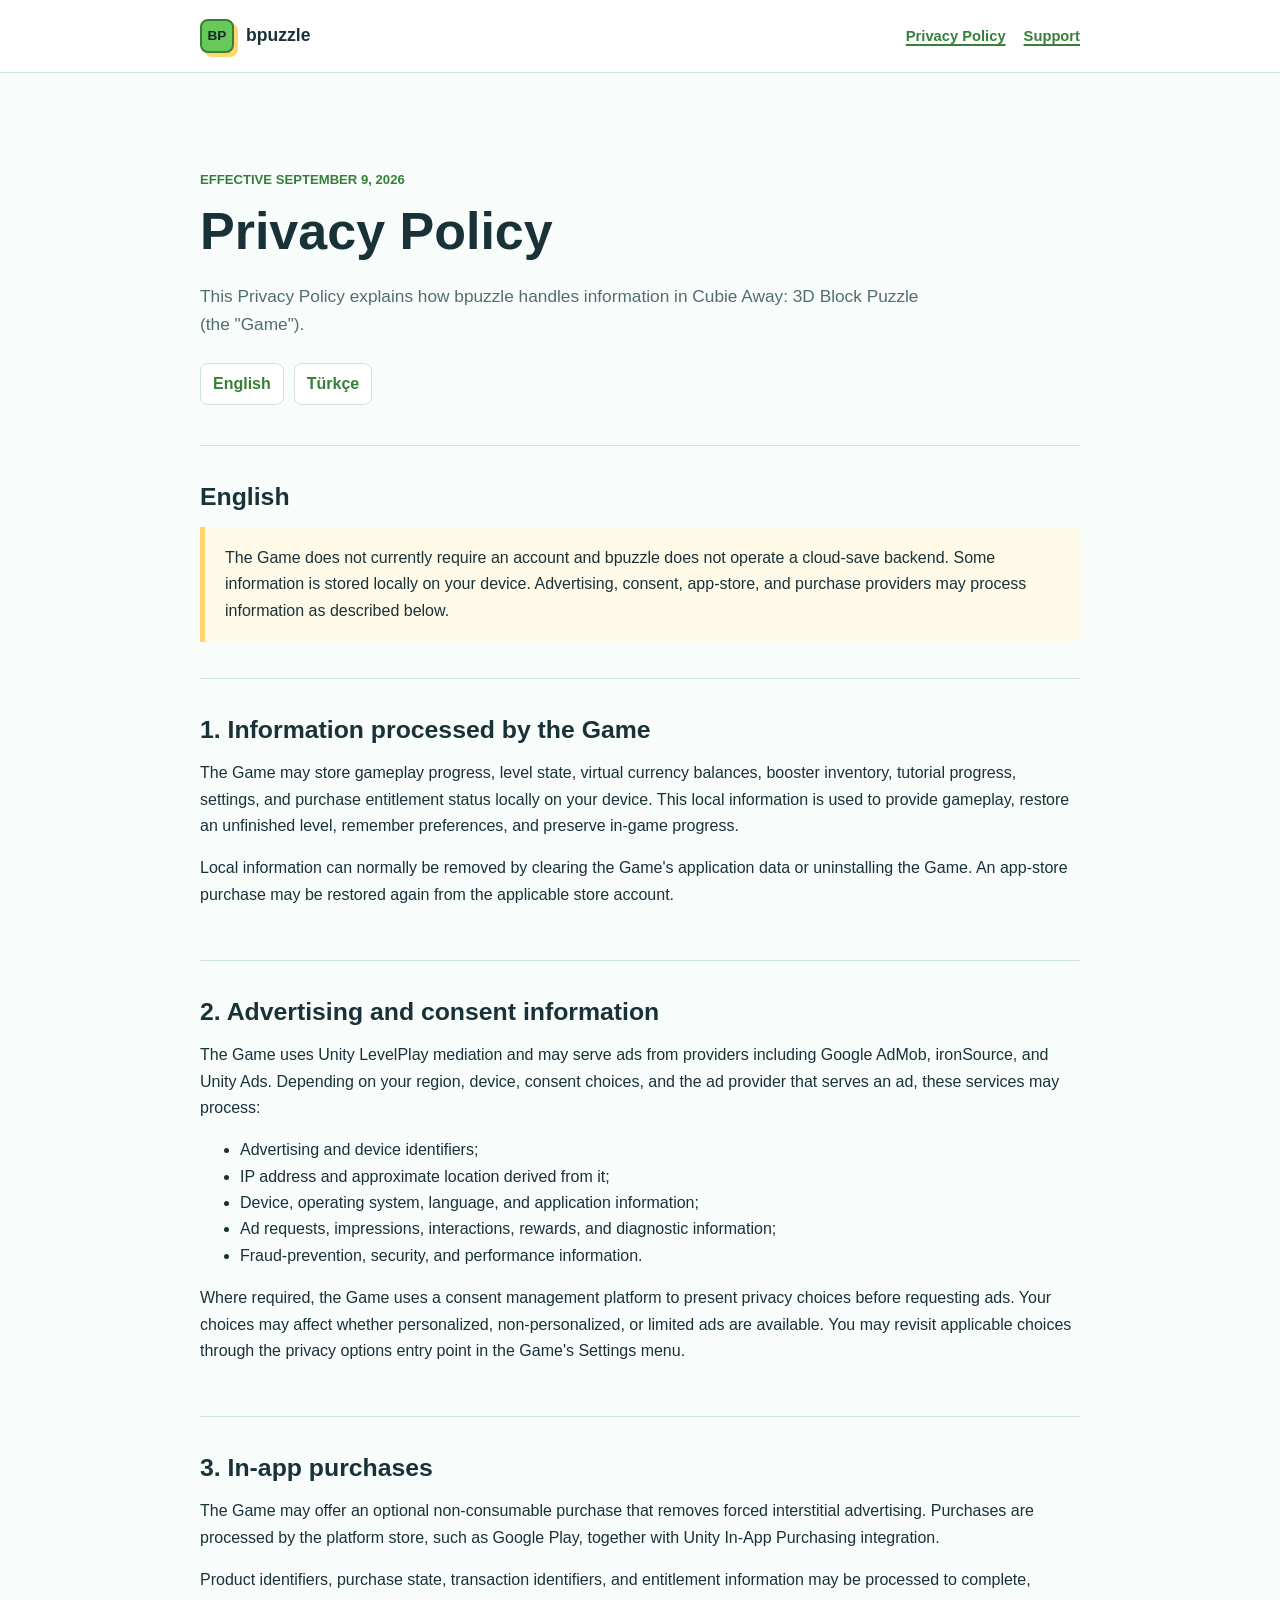
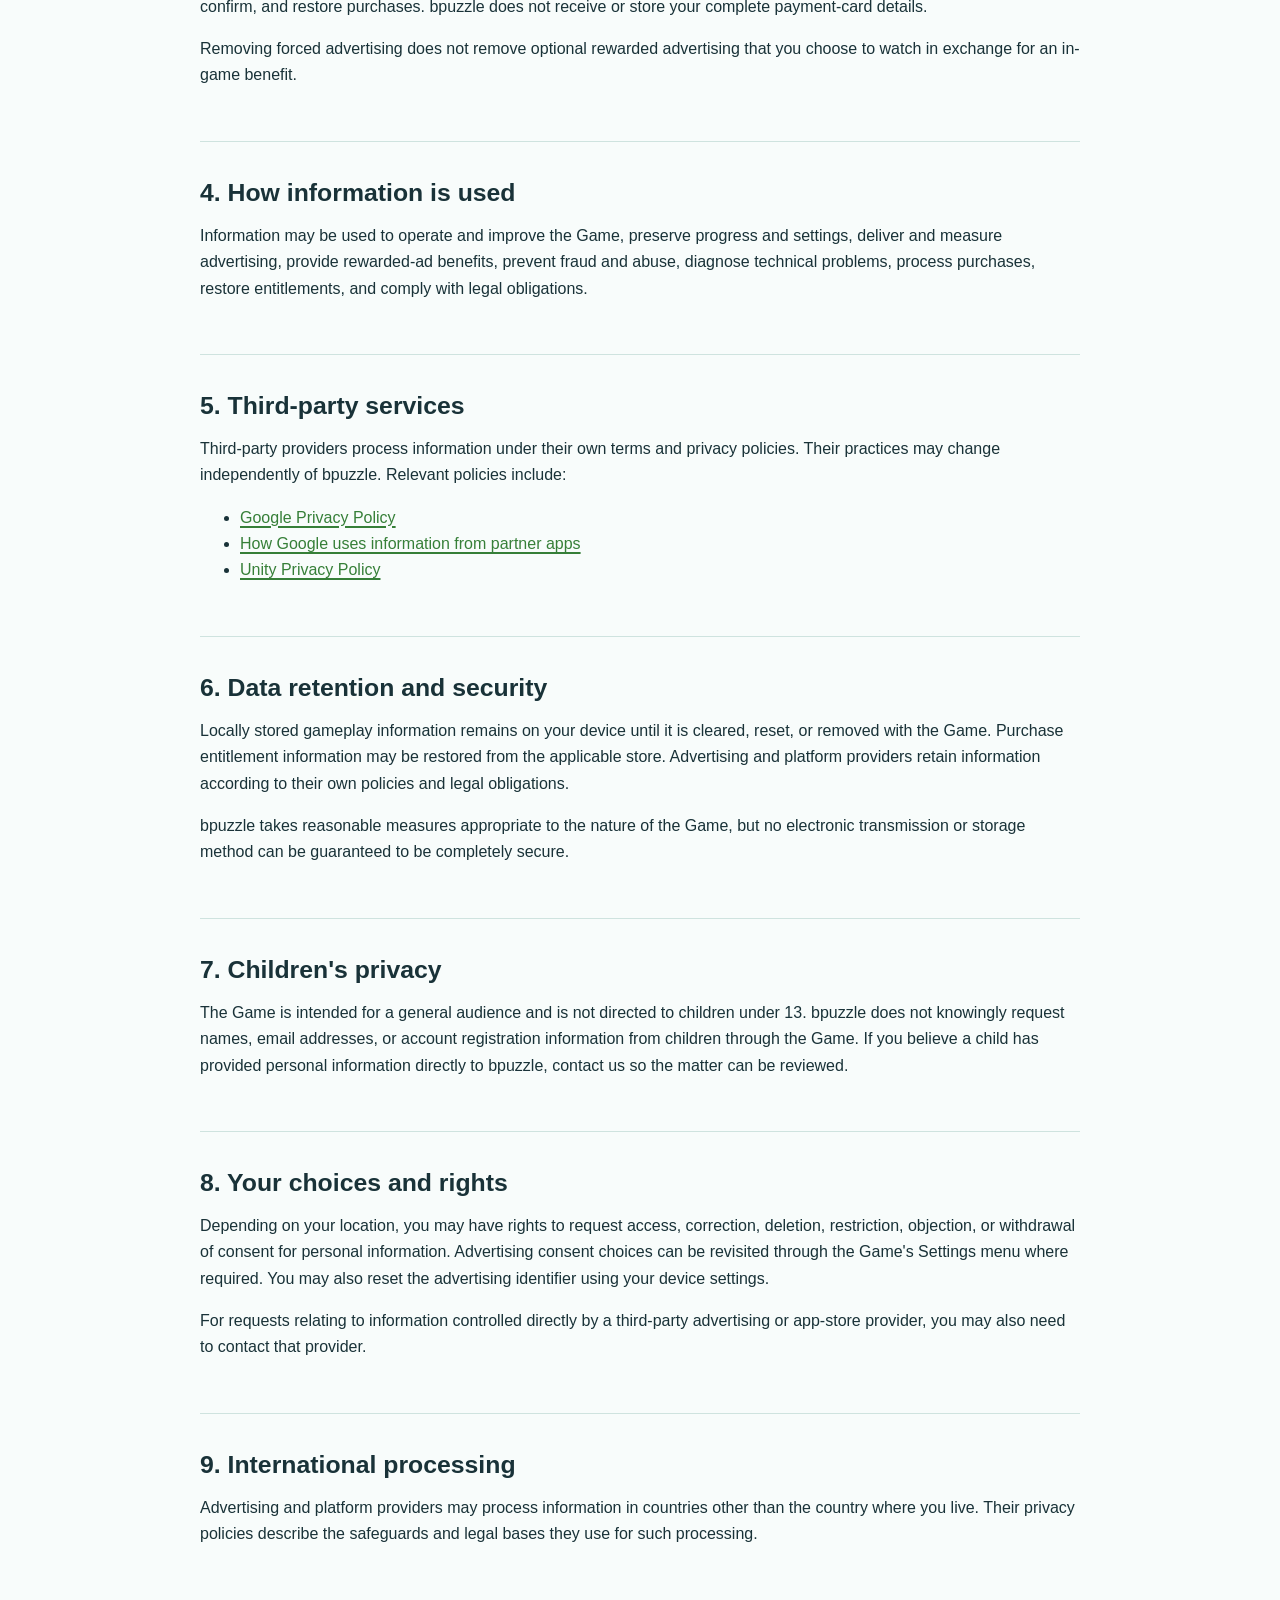
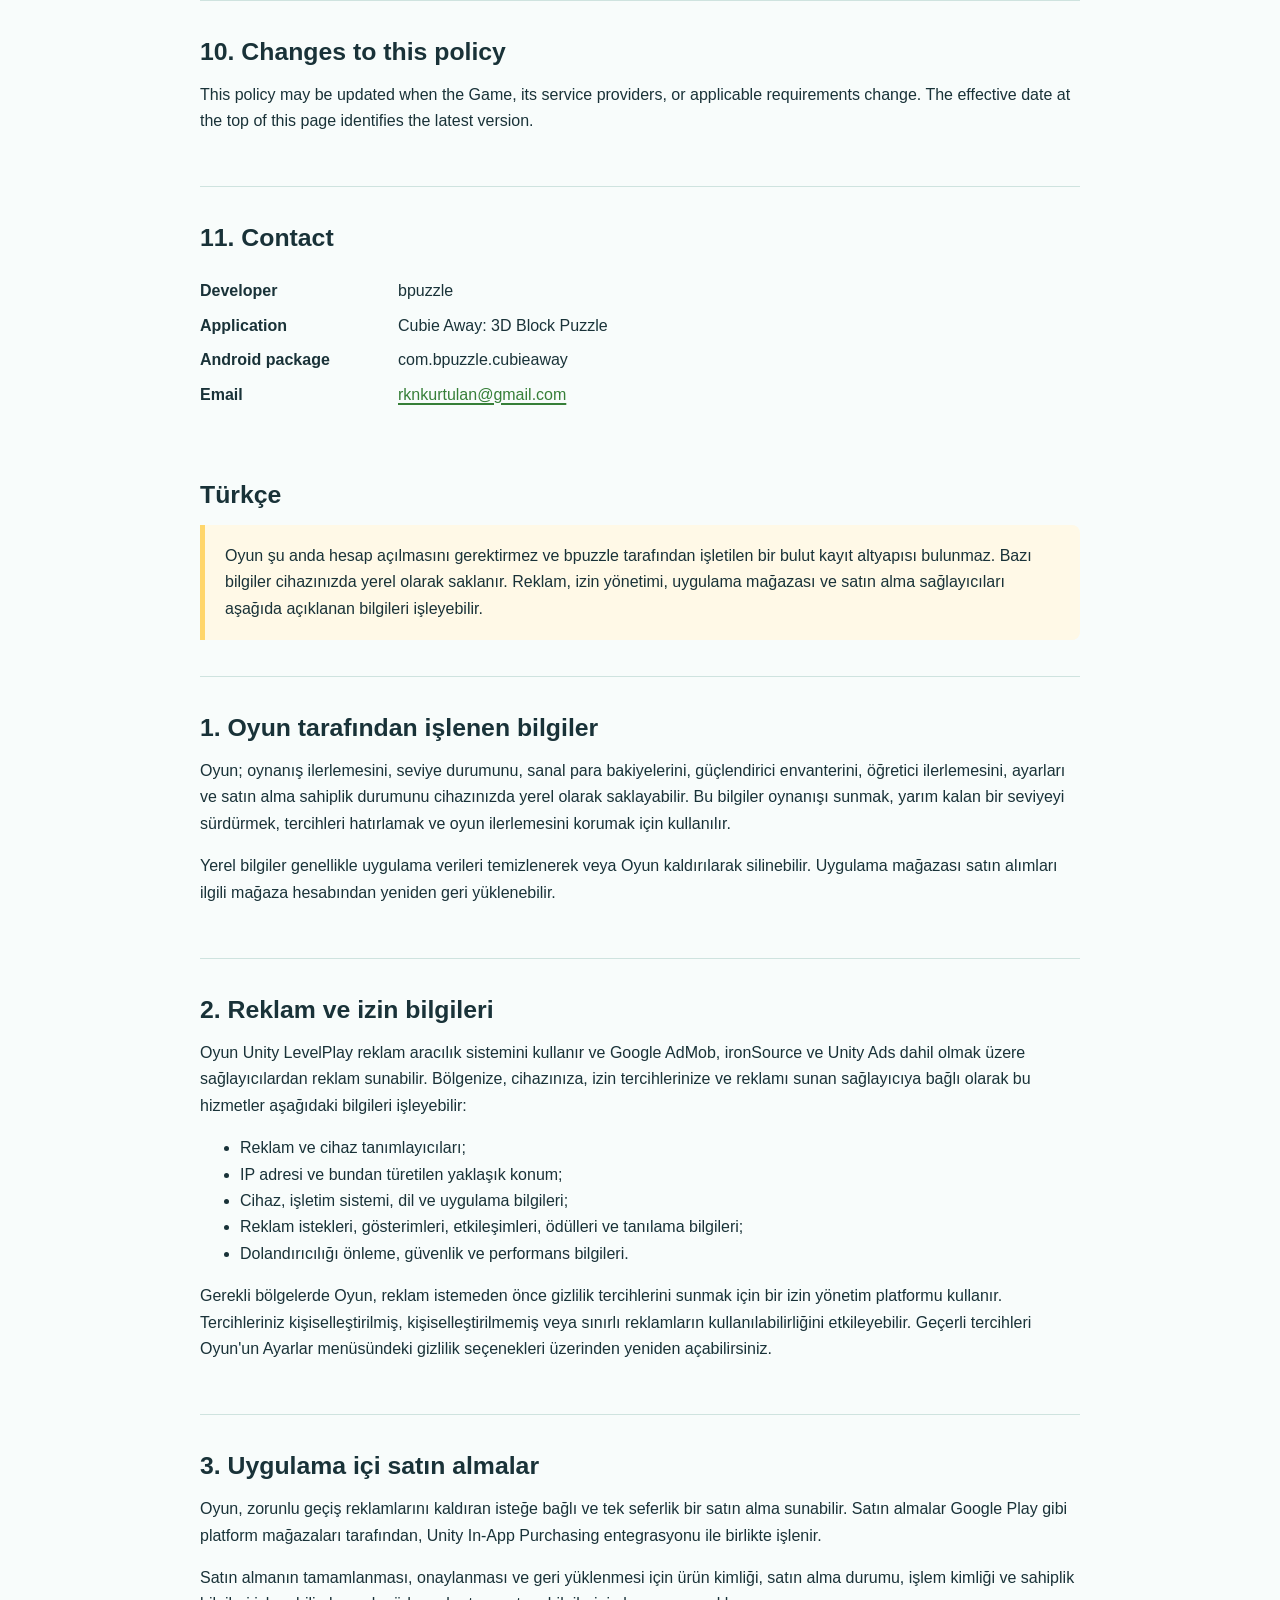
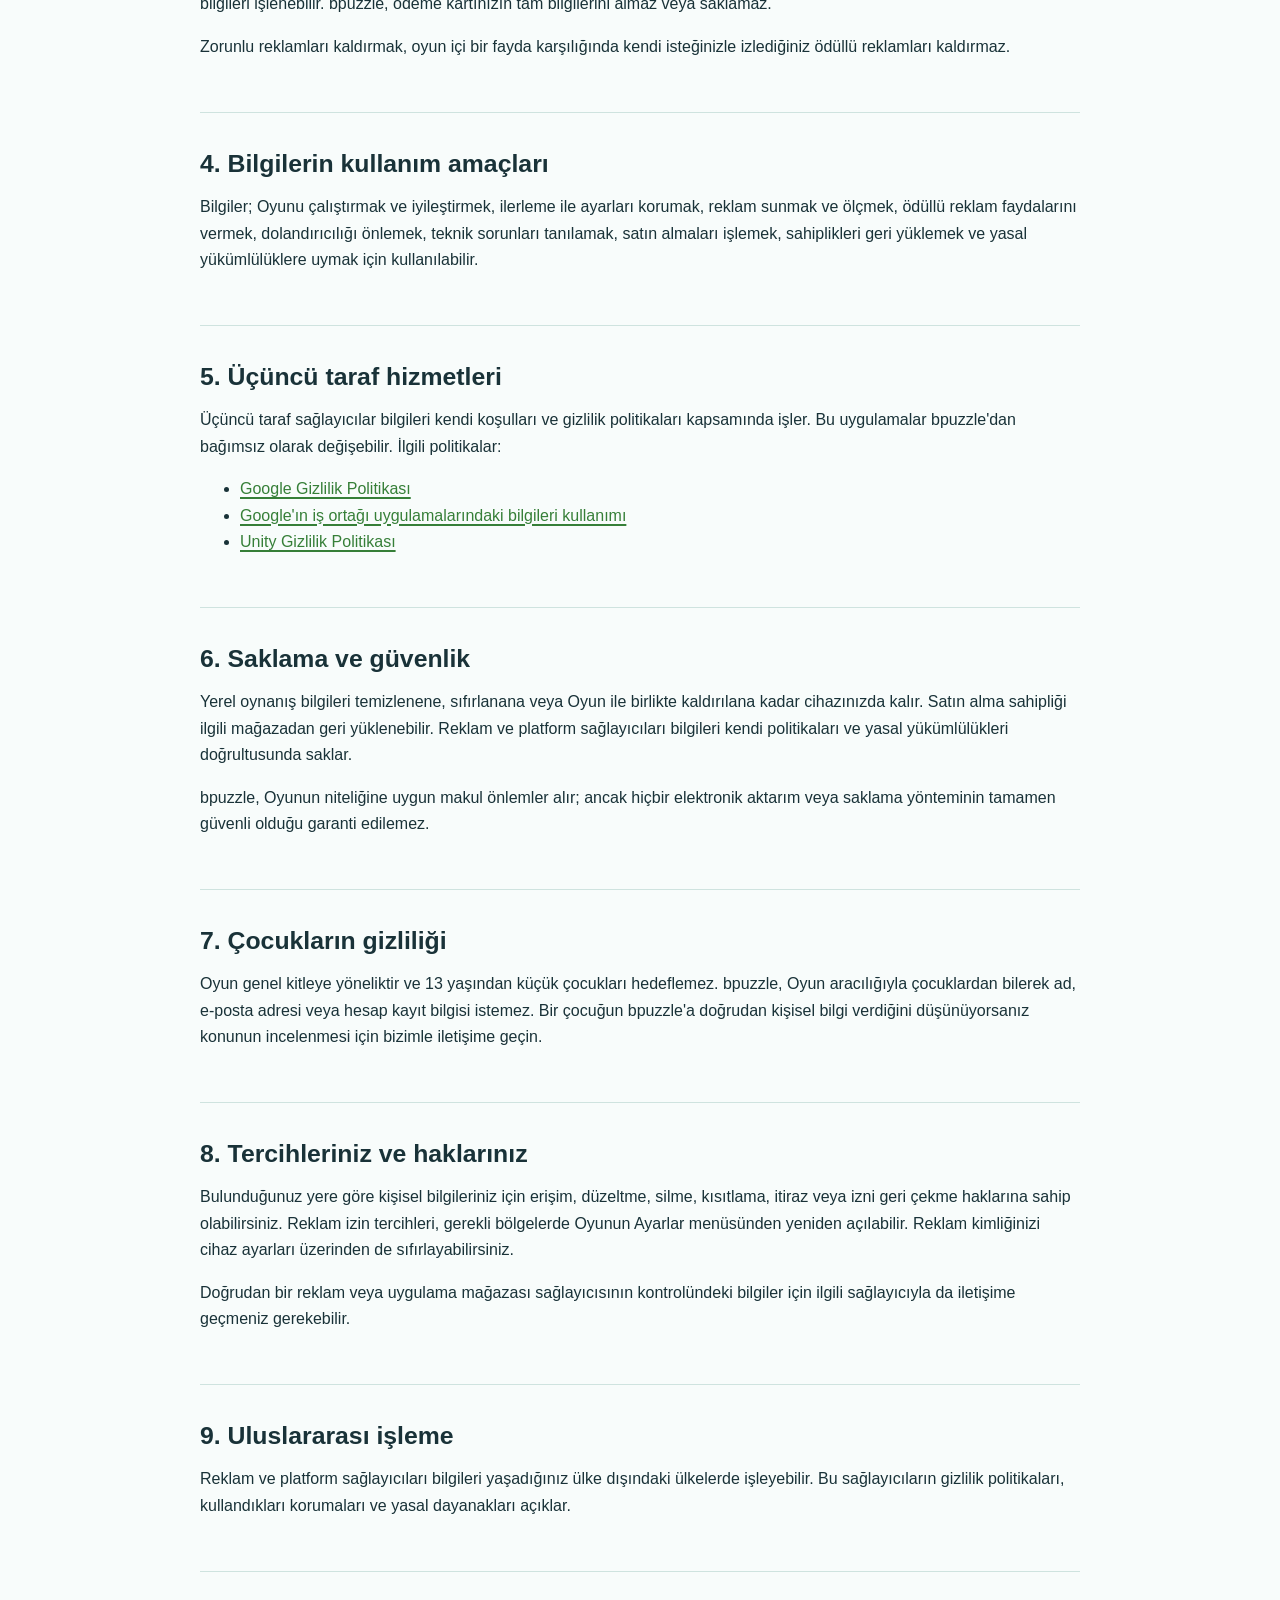
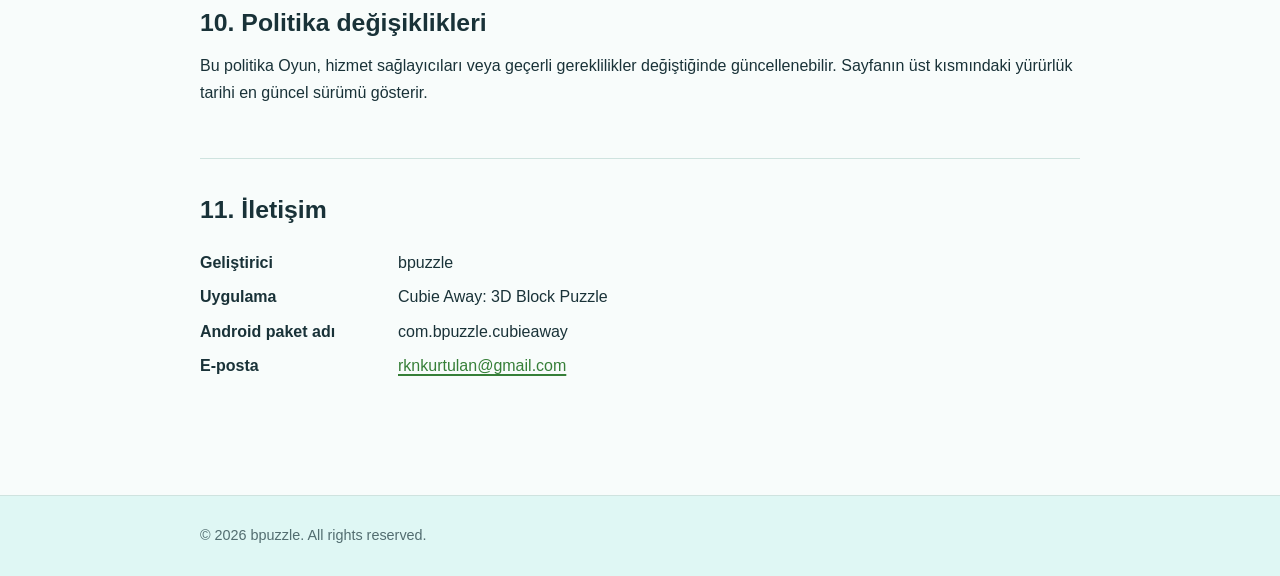
==== privacy-policy.html @ 4612b2da "Add files via upload" ====
<!doctype html>
<html lang="en">
<head>
    <meta charset="utf-8">
    <meta name="viewport" content="width=device-width, initial-scale=1">
    <meta name="description" content="Privacy Policy for Cubie Away: 3D Block Puzzle by bpuzzle.">
    <title>Privacy Policy | Cubie Away</title>
    <link rel="stylesheet" href="styles.css">
</head>
<body>
    <header class="site-header">
        <div class="site-header__inner">
            <a class="brand" href="index.html" aria-label="bpuzzle home">
                <span class="brand-mark" aria-hidden="true">BP</span>
                <span>bpuzzle</span>
            </a>
            <nav class="site-nav" aria-label="Primary navigation">
                <a href="privacy-policy.html" aria-current="page">Privacy Policy</a>
                <a href="mailto:rknkurtulan@gmail.com">Support</a>
            </nav>
        </div>
    </header>

    <main class="content">
        <section class="intro">
            <p class="eyebrow">Effective September 9, 2026</p>
            <h1>Privacy Policy</h1>
            <p class="lead">This Privacy Policy explains how bpuzzle handles information in Cubie Away: 3D Block Puzzle (the "Game").</p>
            <div class="language-links" aria-label="Language links">
                <a href="#english">English</a>
                <a href="#turkce" lang="tr">Türkçe</a>
            </div>
        </section>

        <article id="english" aria-labelledby="english-heading">
            <section class="policy-section">
                <h2 id="english-heading">English</h2>
                <div class="notice">
                    <p>The Game does not currently require an account and bpuzzle does not operate a cloud-save backend. Some information is stored locally on your device. Advertising, consent, app-store, and purchase providers may process information as described below.</p>
                </div>
            </section>

            <section class="policy-section">
                <h2>1. Information processed by the Game</h2>
                <p>The Game may store gameplay progress, level state, virtual currency balances, booster inventory, tutorial progress, settings, and purchase entitlement status locally on your device. This local information is used to provide gameplay, restore an unfinished level, remember preferences, and preserve in-game progress.</p>
                <p>Local information can normally be removed by clearing the Game's application data or uninstalling the Game. An app-store purchase may be restored again from the applicable store account.</p>
            </section>

            <section class="policy-section">
                <h2>2. Advertising and consent information</h2>
                <p>The Game uses Unity LevelPlay mediation and may serve ads from providers including Google AdMob, ironSource, and Unity Ads. Depending on your region, device, consent choices, and the ad provider that serves an ad, these services may process:</p>
                <ul>
                    <li>Advertising and device identifiers;</li>
                    <li>IP address and approximate location derived from it;</li>
                    <li>Device, operating system, language, and application information;</li>
                    <li>Ad requests, impressions, interactions, rewards, and diagnostic information;</li>
                    <li>Fraud-prevention, security, and performance information.</li>
                </ul>
                <p>Where required, the Game uses a consent management platform to present privacy choices before requesting ads. Your choices may affect whether personalized, non-personalized, or limited ads are available. You may revisit applicable choices through the privacy options entry point in the Game's Settings menu.</p>
            </section>

            <section class="policy-section">
                <h2>3. In-app purchases</h2>
                <p>The Game may offer an optional non-consumable purchase that removes forced interstitial advertising. Purchases are processed by the platform store, such as Google Play, together with Unity In-App Purchasing integration.</p>
                <p>Product identifiers, purchase state, transaction identifiers, and entitlement information may be processed to complete, confirm, and restore purchases. bpuzzle does not receive or store your complete payment-card details.</p>
                <p>Removing forced advertising does not remove optional rewarded advertising that you choose to watch in exchange for an in-game benefit.</p>
            </section>

            <section class="policy-section">
                <h2>4. How information is used</h2>
                <p>Information may be used to operate and improve the Game, preserve progress and settings, deliver and measure advertising, provide rewarded-ad benefits, prevent fraud and abuse, diagnose technical problems, process purchases, restore entitlements, and comply with legal obligations.</p>
            </section>

            <section class="policy-section">
                <h2>5. Third-party services</h2>
                <p>Third-party providers process information under their own terms and privacy policies. Their practices may change independently of bpuzzle. Relevant policies include:</p>
                <ul>
                    <li><a href="https://policies.google.com/privacy">Google Privacy Policy</a></li>
                    <li><a href="https://policies.google.com/technologies/partner-sites">How Google uses information from partner apps</a></li>
                    <li><a href="https://unity.com/legal/privacy-policy">Unity Privacy Policy</a></li>
                </ul>
            </section>

            <section class="policy-section">
                <h2>6. Data retention and security</h2>
                <p>Locally stored gameplay information remains on your device until it is cleared, reset, or removed with the Game. Purchase entitlement information may be restored from the applicable store. Advertising and platform providers retain information according to their own policies and legal obligations.</p>
                <p>bpuzzle takes reasonable measures appropriate to the nature of the Game, but no electronic transmission or storage method can be guaranteed to be completely secure.</p>
            </section>

            <section class="policy-section">
                <h2>7. Children's privacy</h2>
                <p>The Game is intended for a general audience and is not directed to children under 13. bpuzzle does not knowingly request names, email addresses, or account registration information from children through the Game. If you believe a child has provided personal information directly to bpuzzle, contact us so the matter can be reviewed.</p>
            </section>

            <section class="policy-section">
                <h2>8. Your choices and rights</h2>
                <p>Depending on your location, you may have rights to request access, correction, deletion, restriction, objection, or withdrawal of consent for personal information. Advertising consent choices can be revisited through the Game's Settings menu where required. You may also reset the advertising identifier using your device settings.</p>
                <p>For requests relating to information controlled directly by a third-party advertising or app-store provider, you may also need to contact that provider.</p>
            </section>

            <section class="policy-section">
                <h2>9. International processing</h2>
                <p>Advertising and platform providers may process information in countries other than the country where you live. Their privacy policies describe the safeguards and legal bases they use for such processing.</p>
            </section>

            <section class="policy-section">
                <h2>10. Changes to this policy</h2>
                <p>This policy may be updated when the Game, its service providers, or applicable requirements change. The effective date at the top of this page identifies the latest version.</p>
            </section>

            <section class="policy-section">
                <h2>11. Contact</h2>
                <dl class="metadata">
                    <dt>Developer</dt>
                    <dd>bpuzzle</dd>
                    <dt>Application</dt>
                    <dd>Cubie Away: 3D Block Puzzle</dd>
                    <dt>Android package</dt>
                    <dd>com.bpuzzle.cubieaway</dd>
                    <dt>Email</dt>
                    <dd><a href="mailto:rknkurtulan@gmail.com">rknkurtulan@gmail.com</a></dd>
                </dl>
            </section>
        </article>

        <article id="turkce" lang="tr" aria-labelledby="turkce-heading">
            <section class="policy-section">
                <h2 id="turkce-heading">Türkçe</h2>
                <div class="notice">
                    <p>Oyun şu anda hesap açılmasını gerektirmez ve bpuzzle tarafından işletilen bir bulut kayıt altyapısı bulunmaz. Bazı bilgiler cihazınızda yerel olarak saklanır. Reklam, izin yönetimi, uygulama mağazası ve satın alma sağlayıcıları aşağıda açıklanan bilgileri işleyebilir.</p>
                </div>
            </section>

            <section class="policy-section">
                <h2>1. Oyun tarafından işlenen bilgiler</h2>
                <p>Oyun; oynanış ilerlemesini, seviye durumunu, sanal para bakiyelerini, güçlendirici envanterini, öğretici ilerlemesini, ayarları ve satın alma sahiplik durumunu cihazınızda yerel olarak saklayabilir. Bu bilgiler oynanışı sunmak, yarım kalan bir seviyeyi sürdürmek, tercihleri hatırlamak ve oyun ilerlemesini korumak için kullanılır.</p>
                <p>Yerel bilgiler genellikle uygulama verileri temizlenerek veya Oyun kaldırılarak silinebilir. Uygulama mağazası satın alımları ilgili mağaza hesabından yeniden geri yüklenebilir.</p>
            </section>

            <section class="policy-section">
                <h2>2. Reklam ve izin bilgileri</h2>
                <p>Oyun Unity LevelPlay reklam aracılık sistemini kullanır ve Google AdMob, ironSource ve Unity Ads dahil olmak üzere sağlayıcılardan reklam sunabilir. Bölgenize, cihazınıza, izin tercihlerinize ve reklamı sunan sağlayıcıya bağlı olarak bu hizmetler aşağıdaki bilgileri işleyebilir:</p>
                <ul>
                    <li>Reklam ve cihaz tanımlayıcıları;</li>
                    <li>IP adresi ve bundan türetilen yaklaşık konum;</li>
                    <li>Cihaz, işletim sistemi, dil ve uygulama bilgileri;</li>
                    <li>Reklam istekleri, gösterimleri, etkileşimleri, ödülleri ve tanılama bilgileri;</li>
                    <li>Dolandırıcılığı önleme, güvenlik ve performans bilgileri.</li>
                </ul>
                <p>Gerekli bölgelerde Oyun, reklam istemeden önce gizlilik tercihlerini sunmak için bir izin yönetim platformu kullanır. Tercihleriniz kişiselleştirilmiş, kişiselleştirilmemiş veya sınırlı reklamların kullanılabilirliğini etkileyebilir. Geçerli tercihleri Oyun'un Ayarlar menüsündeki gizlilik seçenekleri üzerinden yeniden açabilirsiniz.</p>
            </section>

            <section class="policy-section">
                <h2>3. Uygulama içi satın almalar</h2>
                <p>Oyun, zorunlu geçiş reklamlarını kaldıran isteğe bağlı ve tek seferlik bir satın alma sunabilir. Satın almalar Google Play gibi platform mağazaları tarafından, Unity In-App Purchasing entegrasyonu ile birlikte işlenir.</p>
                <p>Satın almanın tamamlanması, onaylanması ve geri yüklenmesi için ürün kimliği, satın alma durumu, işlem kimliği ve sahiplik bilgileri işlenebilir. bpuzzle, ödeme kartınızın tam bilgilerini almaz veya saklamaz.</p>
                <p>Zorunlu reklamları kaldırmak, oyun içi bir fayda karşılığında kendi isteğinizle izlediğiniz ödüllü reklamları kaldırmaz.</p>
            </section>

            <section class="policy-section">
                <h2>4. Bilgilerin kullanım amaçları</h2>
                <p>Bilgiler; Oyunu çalıştırmak ve iyileştirmek, ilerleme ile ayarları korumak, reklam sunmak ve ölçmek, ödüllü reklam faydalarını vermek, dolandırıcılığı önlemek, teknik sorunları tanılamak, satın almaları işlemek, sahiplikleri geri yüklemek ve yasal yükümlülüklere uymak için kullanılabilir.</p>
            </section>

            <section class="policy-section">
                <h2>5. Üçüncü taraf hizmetleri</h2>
                <p>Üçüncü taraf sağlayıcılar bilgileri kendi koşulları ve gizlilik politikaları kapsamında işler. Bu uygulamalar bpuzzle'dan bağımsız olarak değişebilir. İlgili politikalar:</p>
                <ul>
                    <li><a href="https://policies.google.com/privacy">Google Gizlilik Politikası</a></li>
                    <li><a href="https://policies.google.com/technologies/partner-sites">Google'ın iş ortağı uygulamalarındaki bilgileri kullanımı</a></li>
                    <li><a href="https://unity.com/legal/privacy-policy">Unity Gizlilik Politikası</a></li>
                </ul>
            </section>

            <section class="policy-section">
                <h2>6. Saklama ve güvenlik</h2>
                <p>Yerel oynanış bilgileri temizlenene, sıfırlanana veya Oyun ile birlikte kaldırılana kadar cihazınızda kalır. Satın alma sahipliği ilgili mağazadan geri yüklenebilir. Reklam ve platform sağlayıcıları bilgileri kendi politikaları ve yasal yükümlülükleri doğrultusunda saklar.</p>
                <p>bpuzzle, Oyunun niteliğine uygun makul önlemler alır; ancak hiçbir elektronik aktarım veya saklama yönteminin tamamen güvenli olduğu garanti edilemez.</p>
            </section>

            <section class="policy-section">
                <h2>7. Çocukların gizliliği</h2>
                <p>Oyun genel kitleye yöneliktir ve 13 yaşından küçük çocukları hedeflemez. bpuzzle, Oyun aracılığıyla çocuklardan bilerek ad, e-posta adresi veya hesap kayıt bilgisi istemez. Bir çocuğun bpuzzle'a doğrudan kişisel bilgi verdiğini düşünüyorsanız konunun incelenmesi için bizimle iletişime geçin.</p>
            </section>

            <section class="policy-section">
                <h2>8. Tercihleriniz ve haklarınız</h2>
                <p>Bulunduğunuz yere göre kişisel bilgileriniz için erişim, düzeltme, silme, kısıtlama, itiraz veya izni geri çekme haklarına sahip olabilirsiniz. Reklam izin tercihleri, gerekli bölgelerde Oyunun Ayarlar menüsünden yeniden açılabilir. Reklam kimliğinizi cihaz ayarları üzerinden de sıfırlayabilirsiniz.</p>
                <p>Doğrudan bir reklam veya uygulama mağazası sağlayıcısının kontrolündeki bilgiler için ilgili sağlayıcıyla da iletişime geçmeniz gerekebilir.</p>
            </section>

            <section class="policy-section">
                <h2>9. Uluslararası işleme</h2>
                <p>Reklam ve platform sağlayıcıları bilgileri yaşadığınız ülke dışındaki ülkelerde işleyebilir. Bu sağlayıcıların gizlilik politikaları, kullandıkları korumaları ve yasal dayanakları açıklar.</p>
            </section>

            <section class="policy-section">
                <h2>10. Politika değişiklikleri</h2>
                <p>Bu politika Oyun, hizmet sağlayıcıları veya geçerli gereklilikler değiştiğinde güncellenebilir. Sayfanın üst kısmındaki yürürlük tarihi en güncel sürümü gösterir.</p>
            </section>

            <section class="policy-section">
                <h2>11. İletişim</h2>
                <dl class="metadata">
                    <dt>Geliştirici</dt>
                    <dd>bpuzzle</dd>
                    <dt>Uygulama</dt>
                    <dd>Cubie Away: 3D Block Puzzle</dd>
                    <dt>Android paket adı</dt>
                    <dd>com.bpuzzle.cubieaway</dd>
                    <dt>E-posta</dt>
                    <dd><a href="mailto:rknkurtulan@gmail.com">rknkurtulan@gmail.com</a></dd>
                </dl>
            </section>
        </article>
    </main>

    <footer class="site-footer">
        <div class="site-footer__inner">
            <p>&copy; 2026 bpuzzle. All rights reserved.</p>
        </div>
    </footer>
</body>
</html>
---- styles.css ----
:root {
    color-scheme: light;
    --ink: #193238;
    --muted: #526d70;
    --paper: #f8fcfb;
    --surface: #ffffff;
    --aqua: #dff7f4;
    --green: #68c95b;
    --green-dark: #367f38;
    --yellow: #ffd66b;
    --line: #cfe3df;
    --focus: #0969da;
}

* {
    box-sizing: border-box;
}

html {
    background: var(--paper);
    scroll-behavior: smooth;
}

body {
    margin: 0;
    color: var(--ink);
    background: var(--paper);
    font-family: Inter, ui-rounded, "Trebuchet MS", Arial, sans-serif;
    font-size: 16px;
    line-height: 1.65;
}

a {
    color: var(--green-dark);
    text-decoration-thickness: 2px;
    text-underline-offset: 3px;
}

a:hover {
    color: #225c28;
}

a:focus-visible {
    outline: 3px solid var(--focus);
    outline-offset: 3px;
}

.site-header {
    border-bottom: 1px solid var(--line);
    background: var(--surface);
}

.site-header__inner,
.content,
.site-footer__inner {
    width: min(100% - 40px, 880px);
    margin: 0 auto;
}

.site-header__inner {
    min-height: 72px;
    display: flex;
    align-items: center;
    justify-content: space-between;
    gap: 24px;
}

.brand {
    display: inline-flex;
    align-items: center;
    gap: 12px;
    color: var(--ink);
    font-size: 1.1rem;
    font-weight: 800;
    text-decoration: none;
}

.brand-mark {
    width: 34px;
    aspect-ratio: 1;
    display: grid;
    place-items: center;
    border: 2px solid var(--green-dark);
    border-radius: 8px;
    background: var(--green);
    box-shadow: 4px 4px 0 var(--yellow);
    color: #102a25;
    font-size: 0.85rem;
    font-weight: 900;
}

.site-nav {
    display: flex;
    align-items: center;
    gap: 18px;
}

.site-nav a {
    font-size: 0.92rem;
    font-weight: 700;
}

.content {
    padding: 64px 0 80px;
}

.intro {
    padding: 32px 0 40px;
    border-bottom: 1px solid var(--line);
}

.eyebrow {
    margin: 0 0 8px;
    color: var(--green-dark);
    font-size: 0.82rem;
    font-weight: 800;
    text-transform: uppercase;
}

h1,
h2,
h3 {
    margin-top: 0;
    line-height: 1.25;
}

h1 {
    max-width: 760px;
    margin-bottom: 18px;
    font-size: clamp(2rem, 5vw, 3.25rem);
}

h2 {
    margin-bottom: 14px;
    font-size: 1.55rem;
}

h3 {
    margin-bottom: 10px;
    font-size: 1.08rem;
}

p,
ul {
    margin-top: 0;
}

.lead {
    max-width: 720px;
    margin-bottom: 0;
    color: var(--muted);
    font-size: 1.08rem;
}

.actions {
    display: flex;
    flex-wrap: wrap;
    gap: 12px;
    margin-top: 28px;
}

.button-link {
    min-height: 44px;
    display: inline-flex;
    align-items: center;
    justify-content: center;
    padding: 10px 16px;
    border: 2px solid var(--green-dark);
    border-radius: 8px;
    background: var(--green);
    color: #102a25;
    font-weight: 800;
    text-decoration: none;
}

.button-link--secondary {
    background: var(--surface);
}

.language-links {
    display: flex;
    flex-wrap: wrap;
    gap: 10px;
    margin: 24px 0 0;
}

.language-links a {
    padding: 7px 12px;
    border: 1px solid var(--line);
    border-radius: 8px;
    background: var(--surface);
    font-weight: 700;
    text-decoration: none;
}

.policy-section,
.support-section {
    padding: 36px 0;
    border-bottom: 1px solid var(--line);
}

.policy-section:last-child,
.support-section:last-child {
    border-bottom: 0;
}

.notice {
    padding: 18px 20px;
    border-left: 5px solid var(--yellow);
    border-radius: 0 8px 8px 0;
    background: #fff9e7;
}

.notice p:last-child {
    margin-bottom: 0;
}

.metadata {
    display: grid;
    grid-template-columns: minmax(130px, 180px) 1fr;
    gap: 8px 18px;
    margin: 24px 0 0;
}

.metadata dt {
    font-weight: 800;
}

.metadata dd {
    margin: 0;
    overflow-wrap: anywhere;
}

.site-footer {
    border-top: 1px solid var(--line);
    background: var(--aqua);
}

.site-footer__inner {
    padding: 28px 0;
    color: var(--muted);
    font-size: 0.9rem;
}

.site-footer p {
    margin: 0;
}

@media (max-width: 620px) {
    .site-header__inner {
        min-height: auto;
        align-items: flex-start;
        flex-direction: column;
        padding: 18px 0;
    }

    .site-nav {
        width: 100%;
        justify-content: space-between;
    }

    .content {
        padding-top: 32px;
    }

    .metadata {
        grid-template-columns: 1fr;
    }

    .metadata dd {
        margin-bottom: 10px;
    }
}
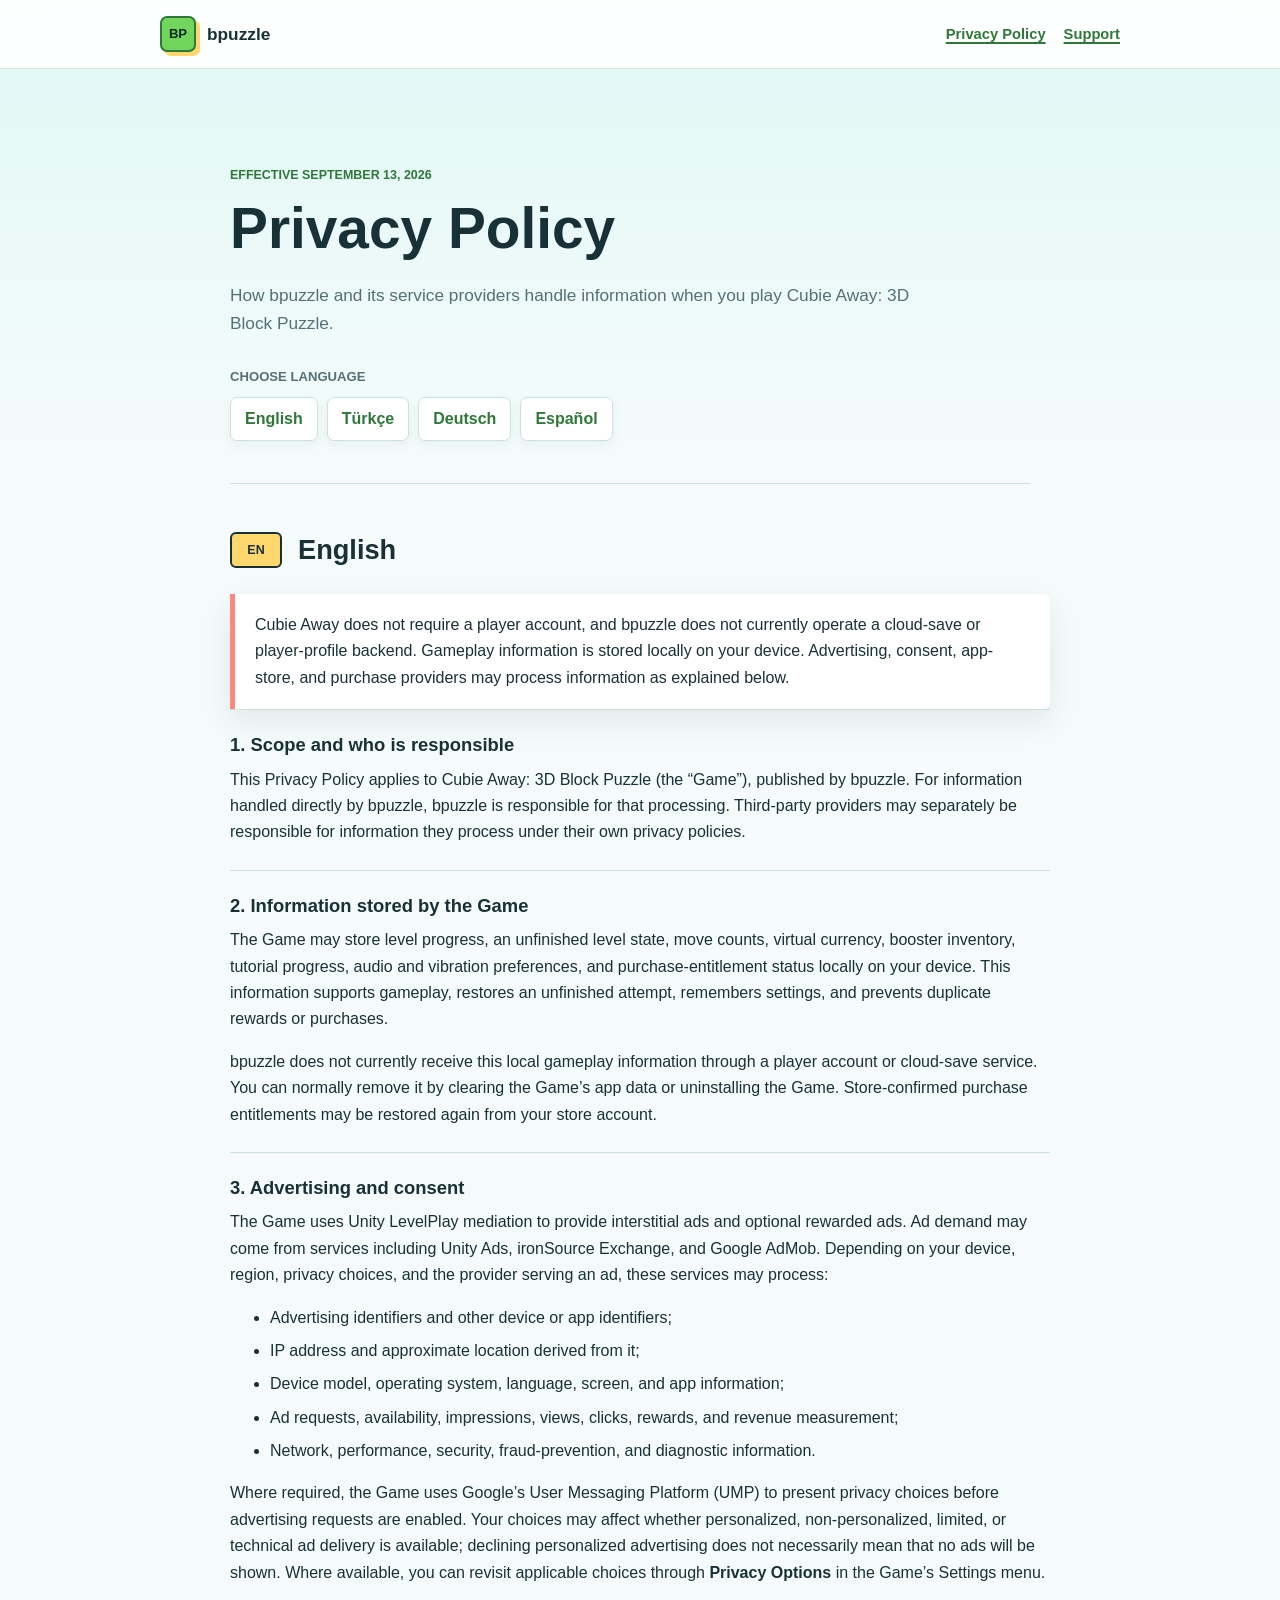
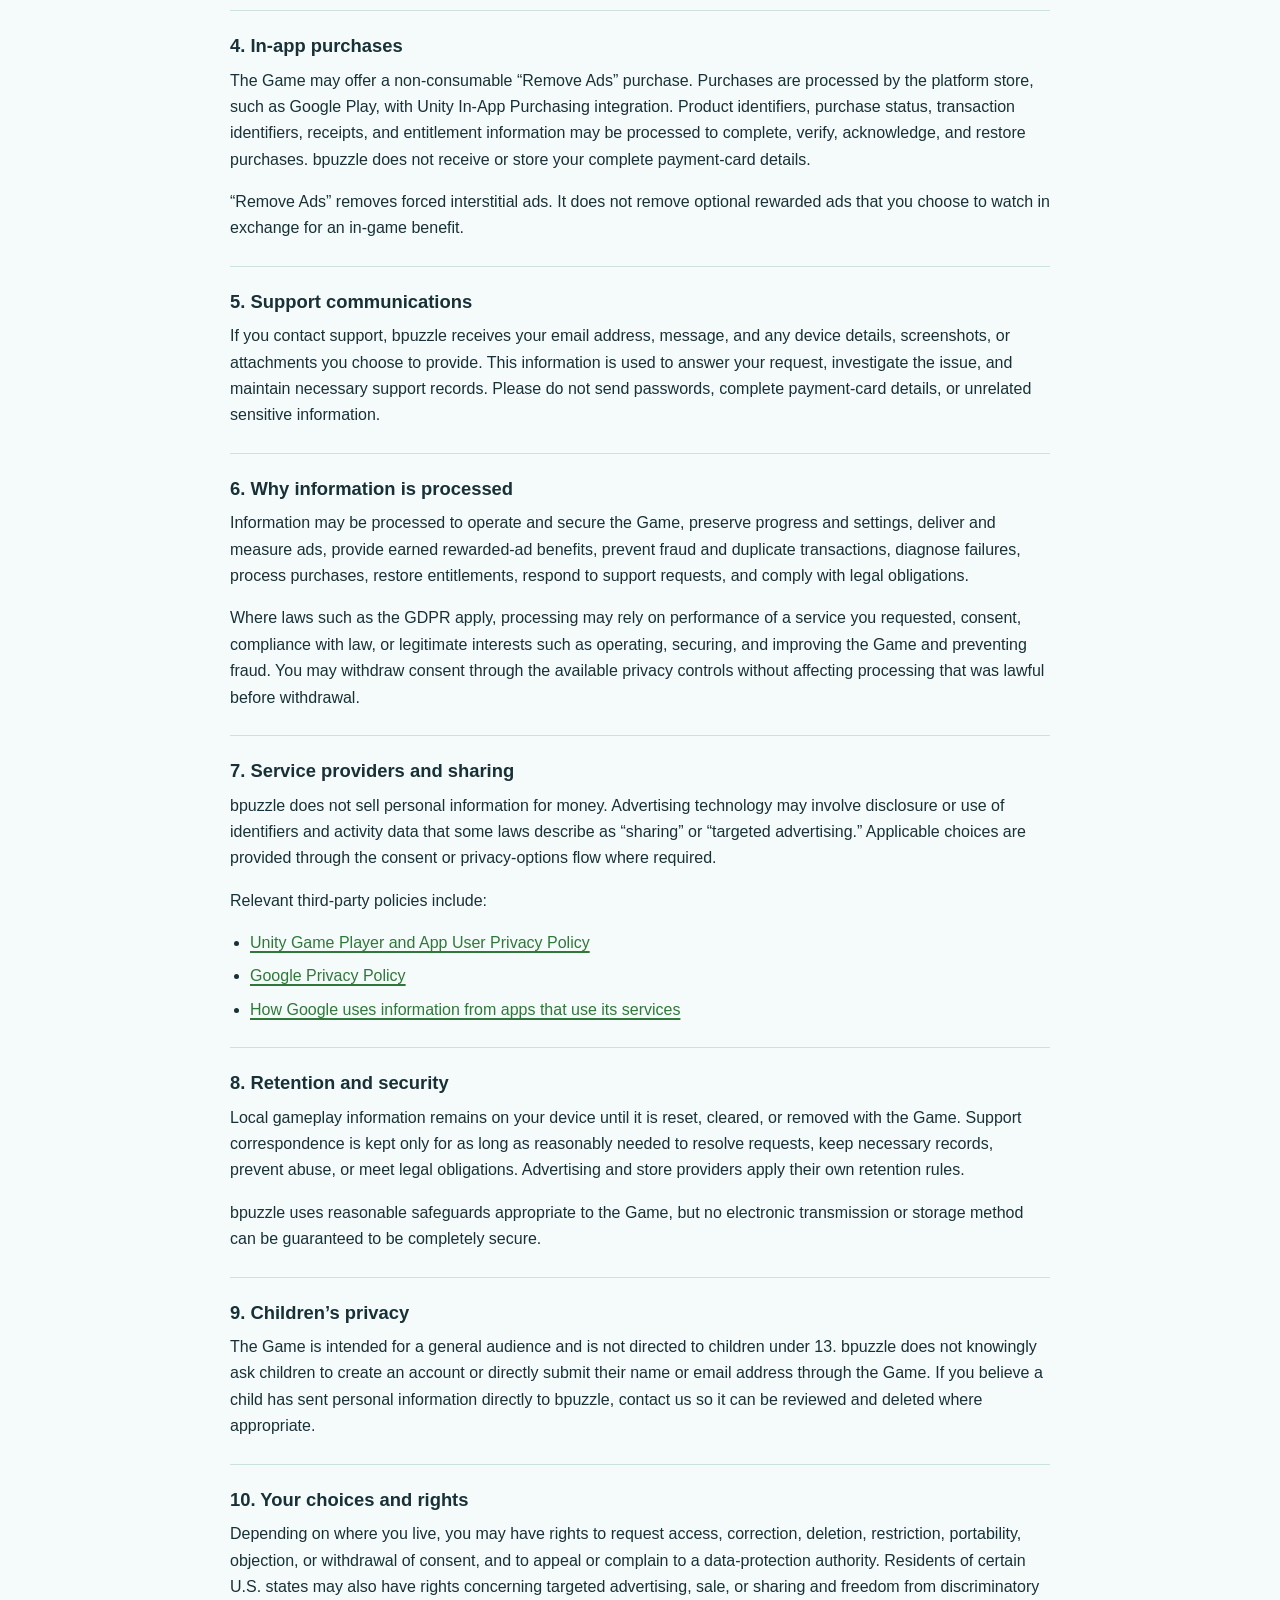
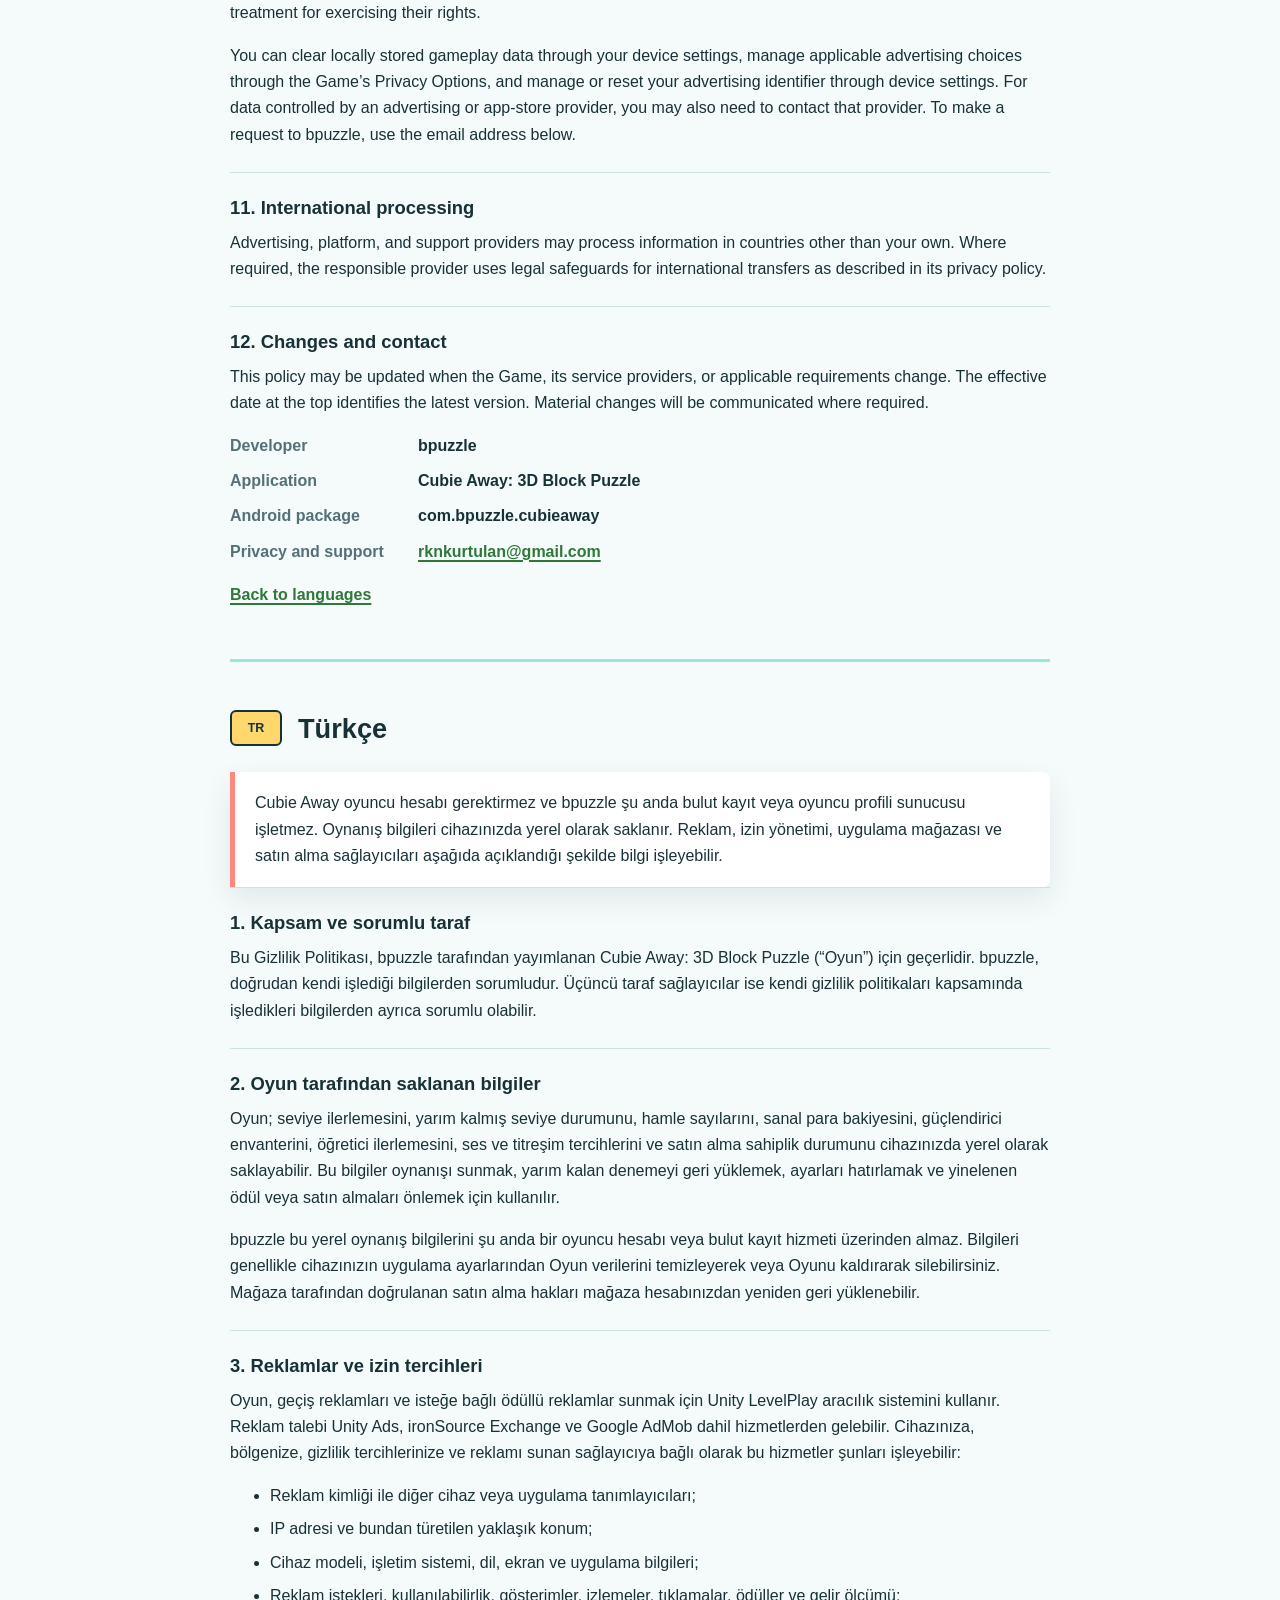
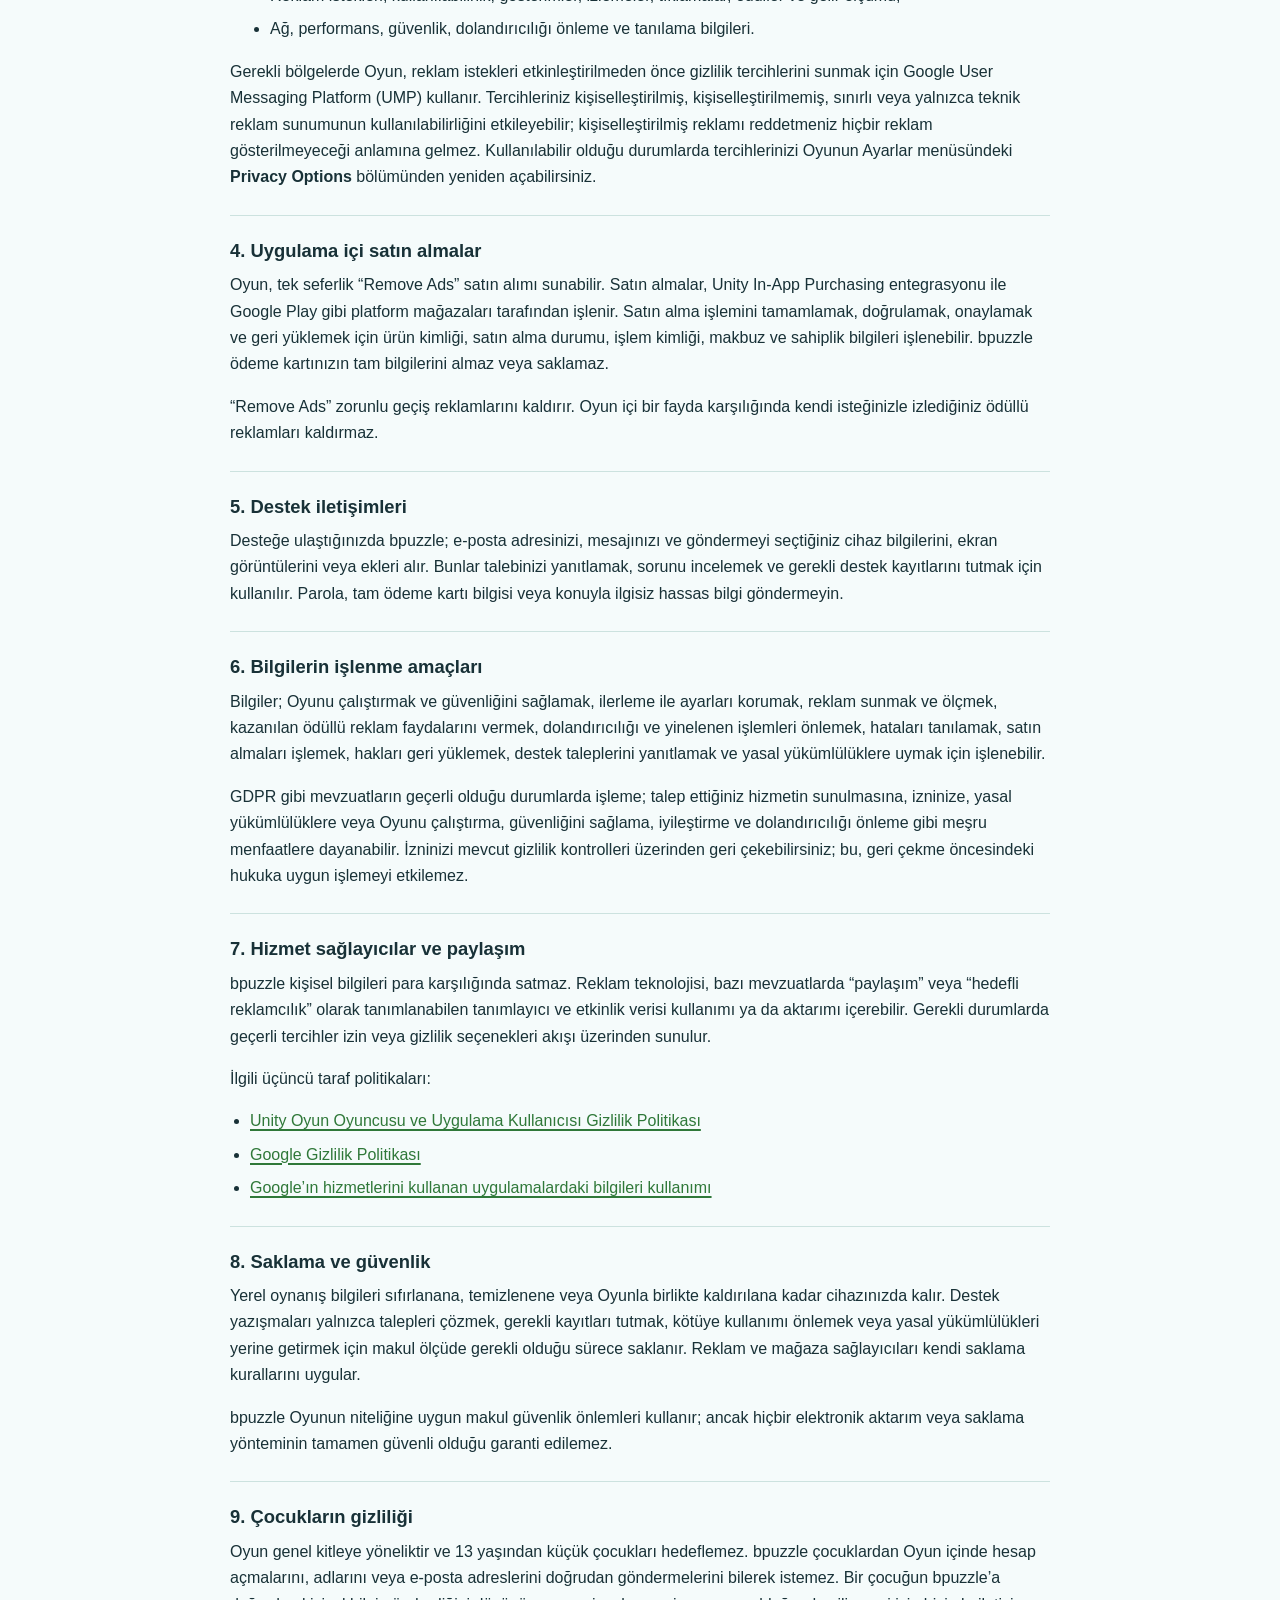
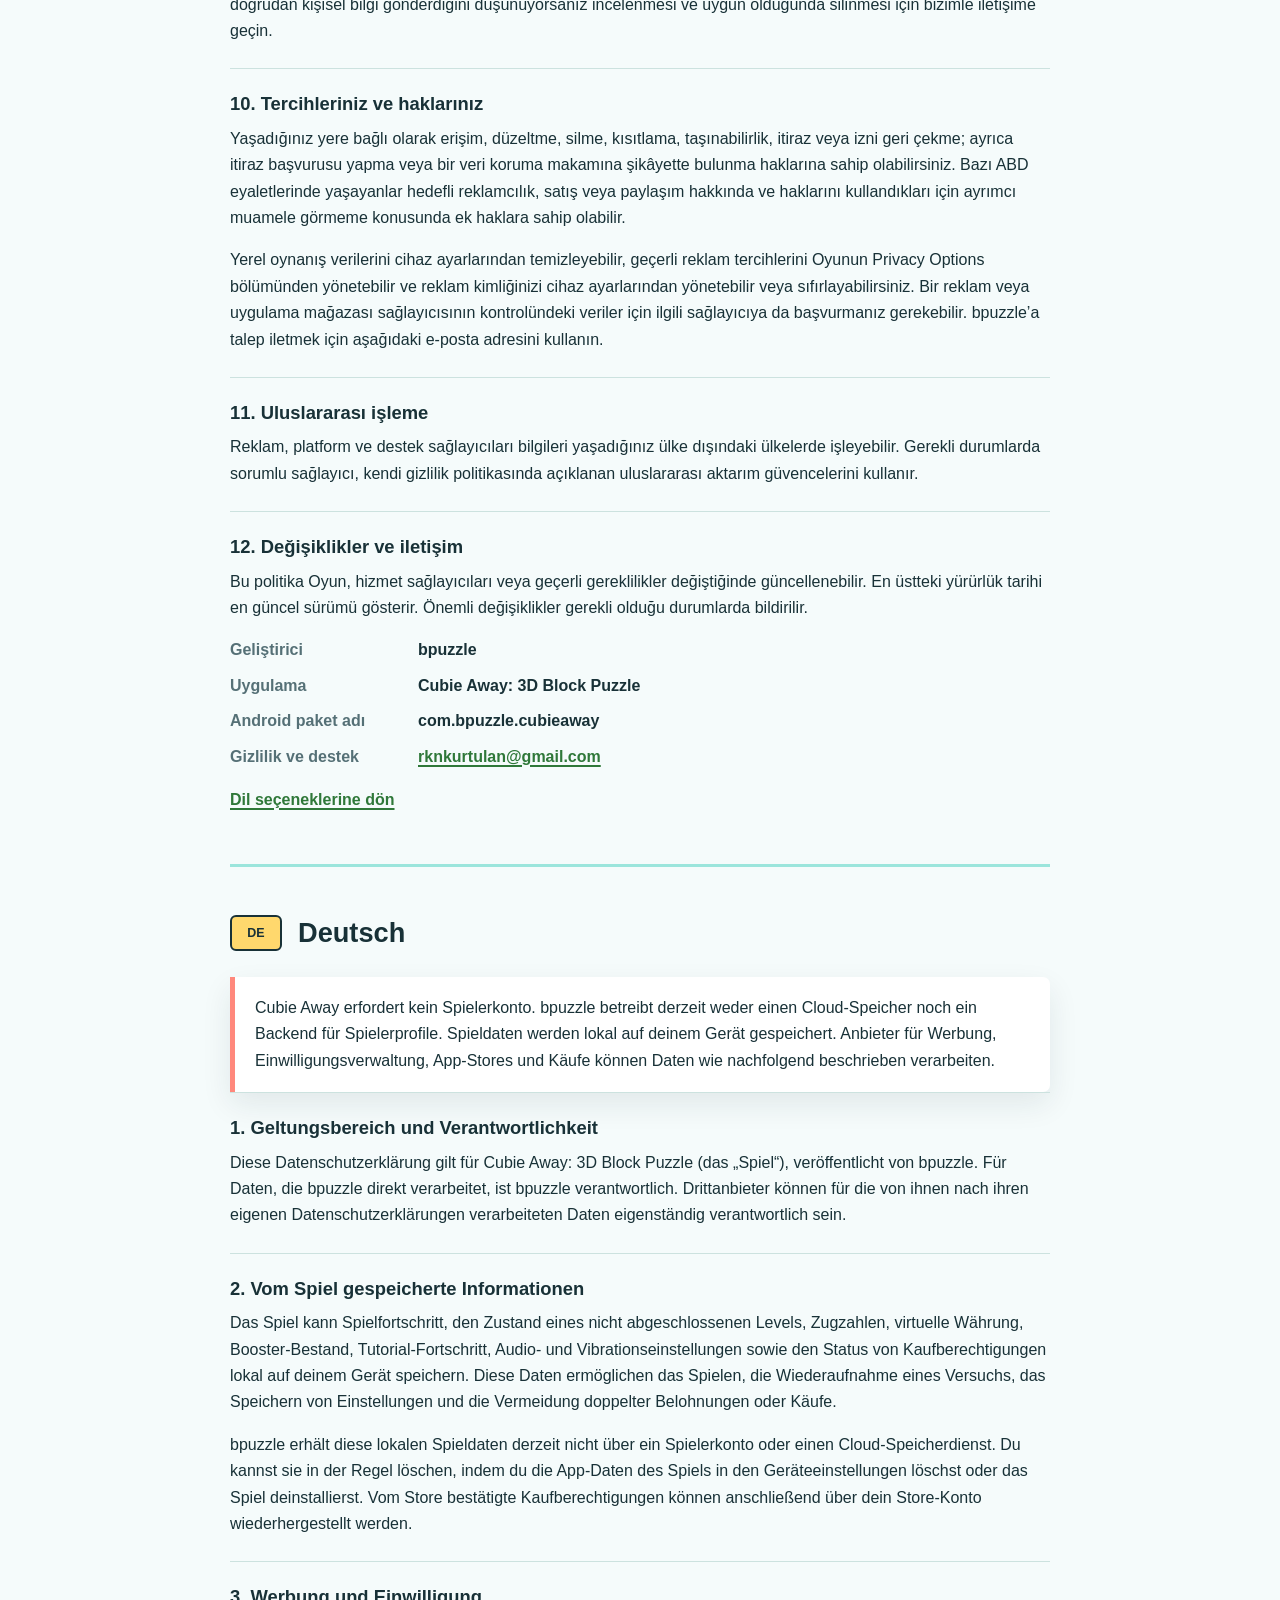
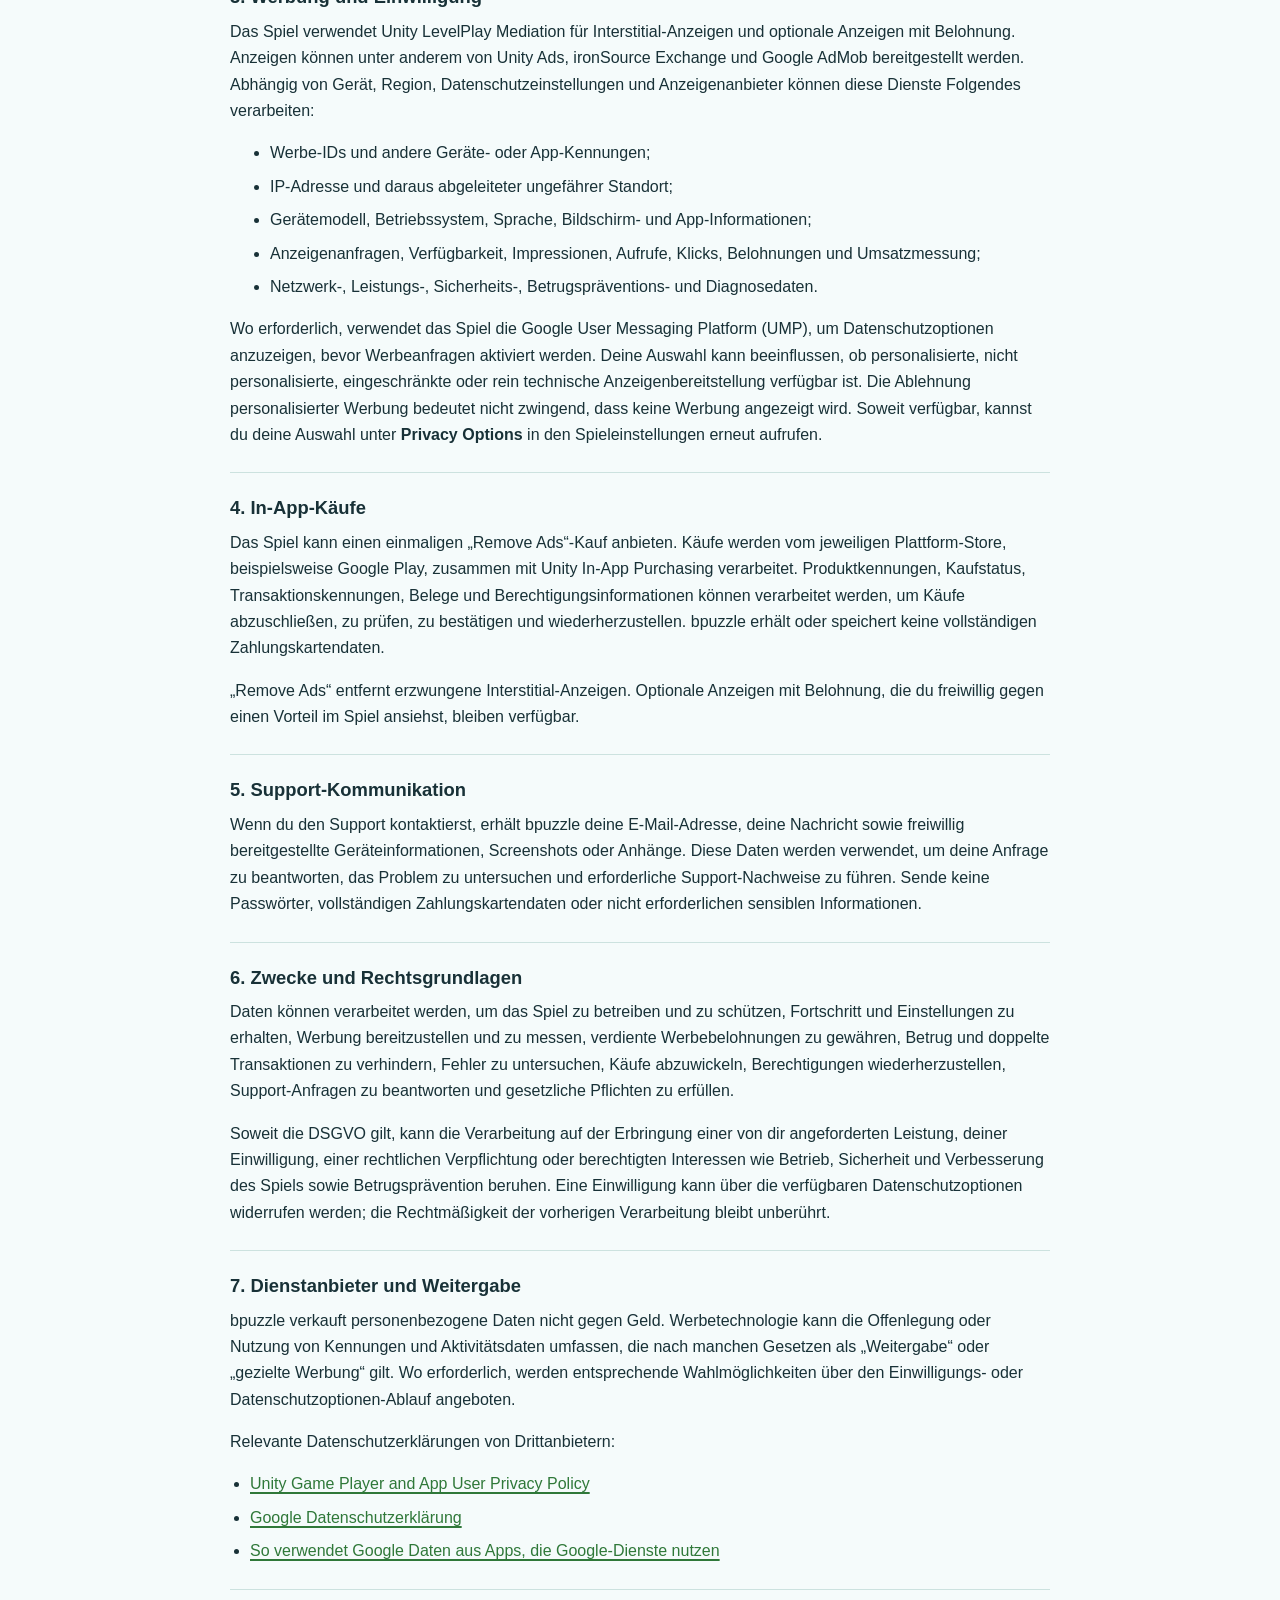
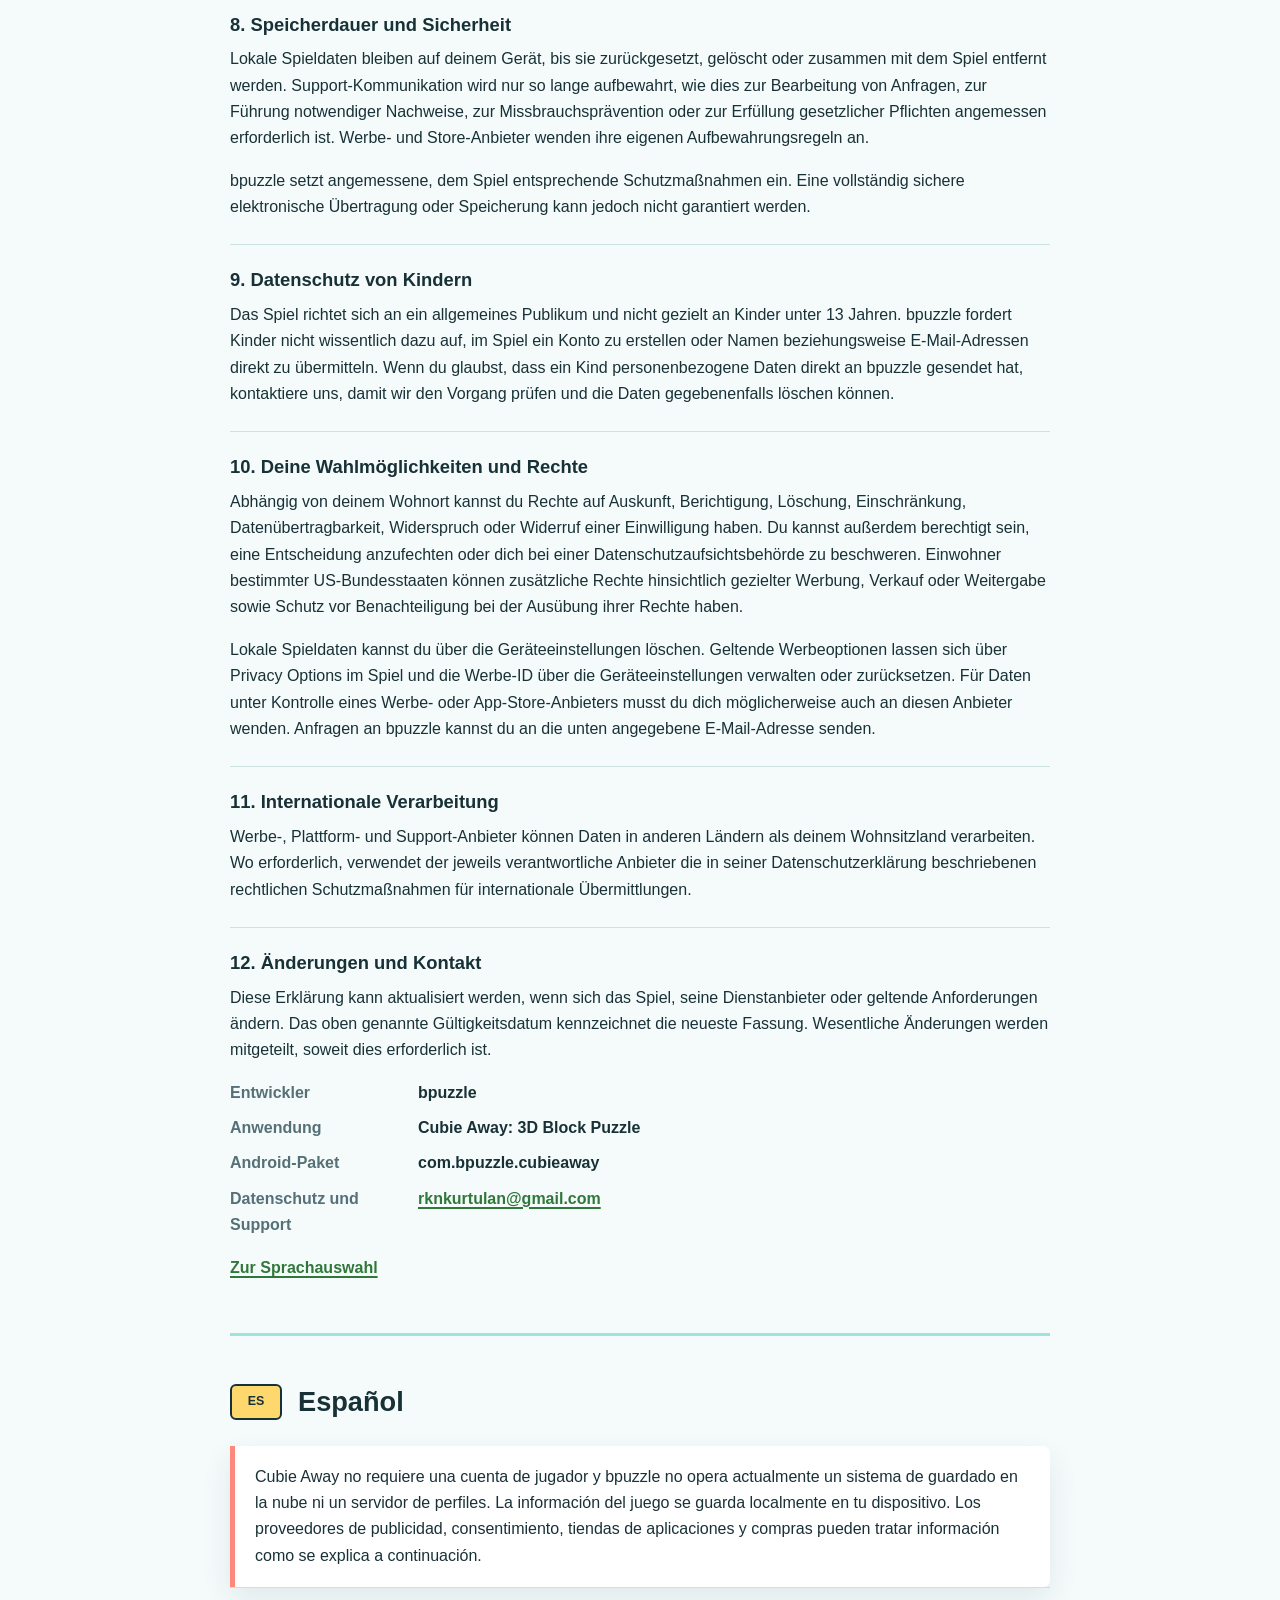
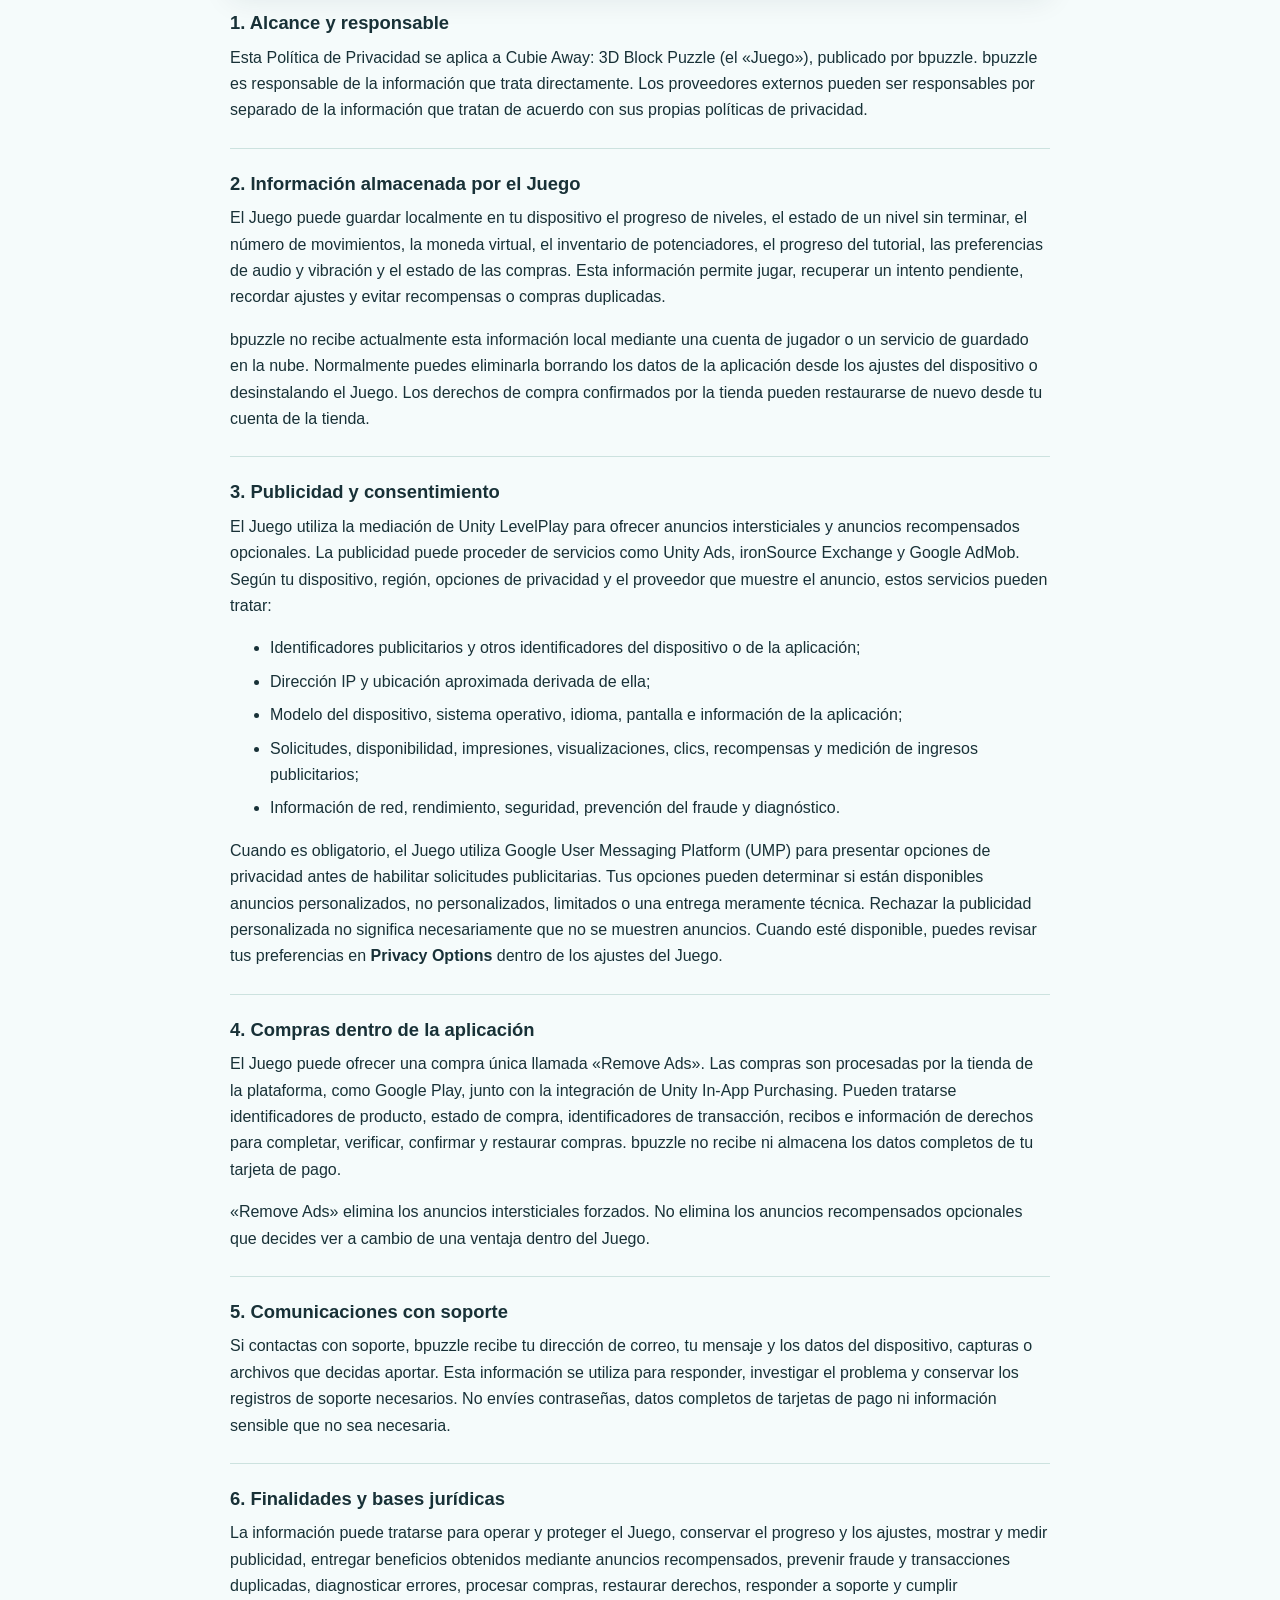
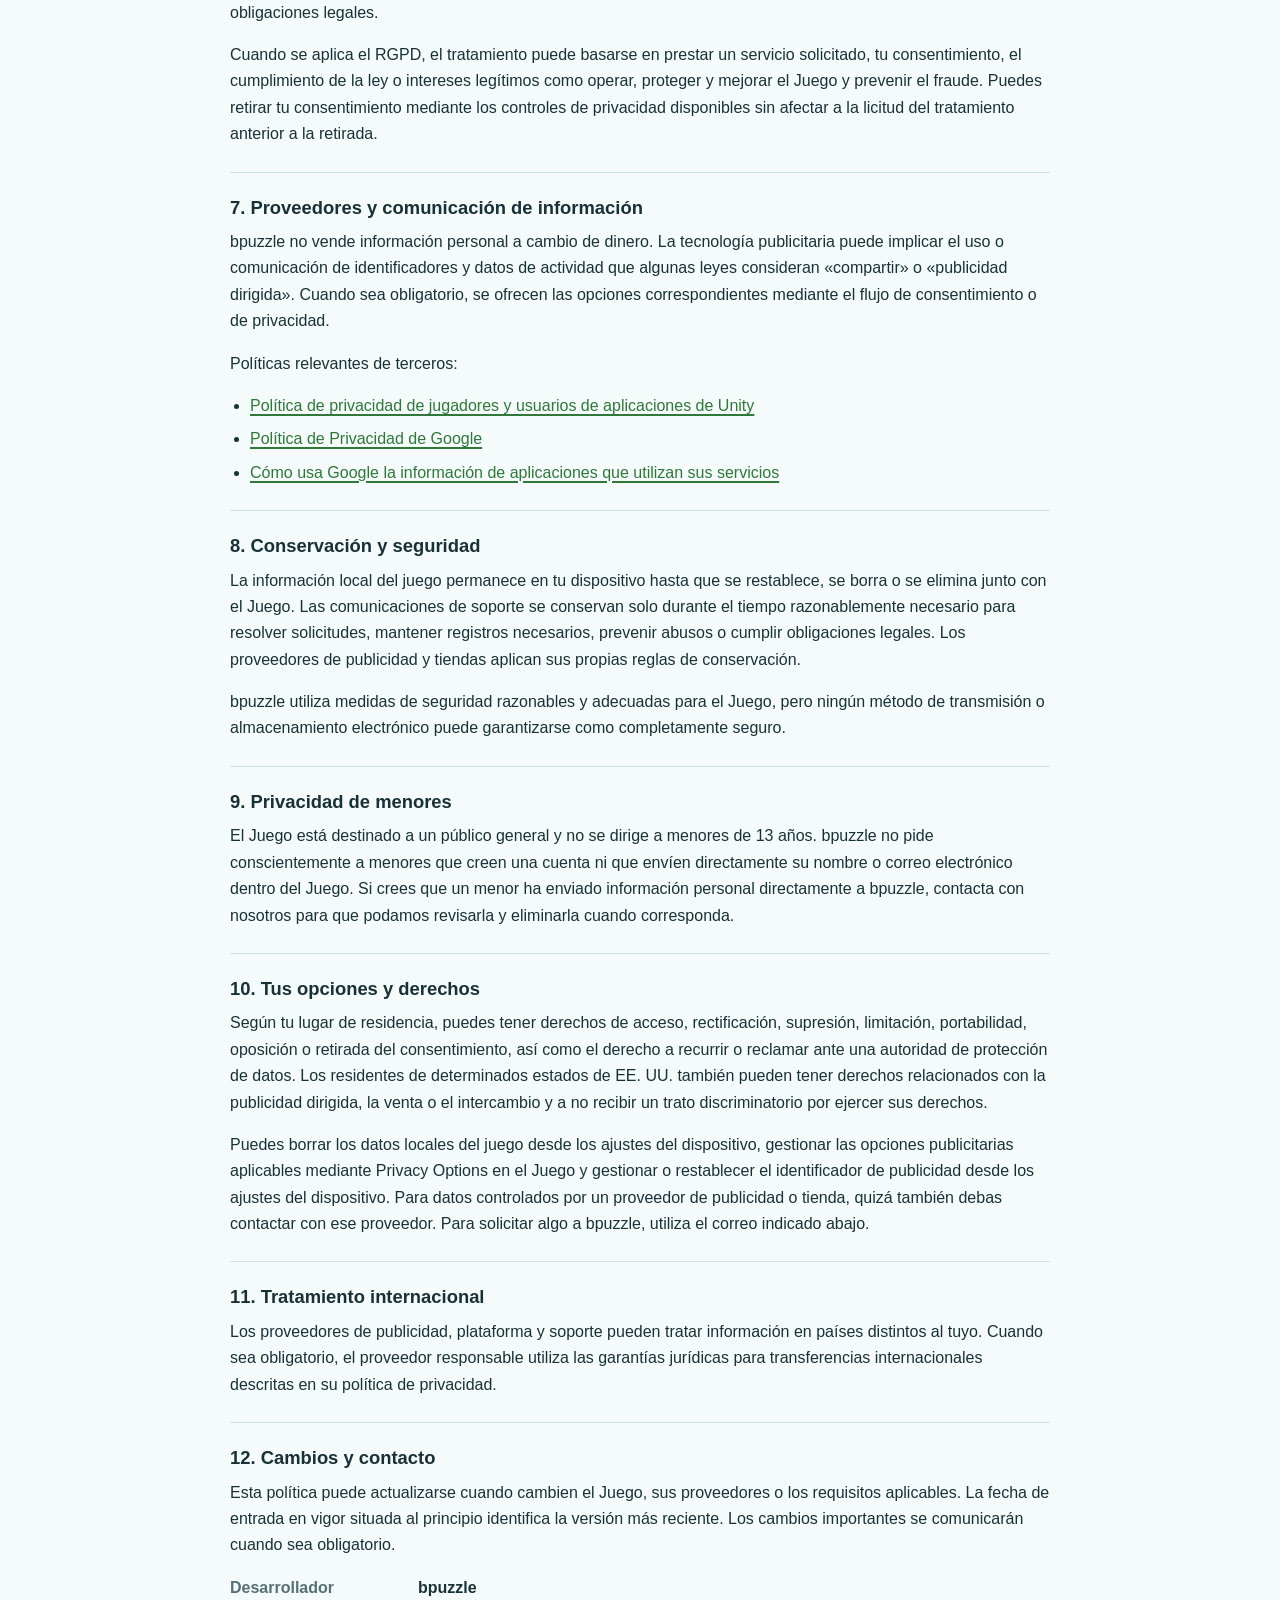
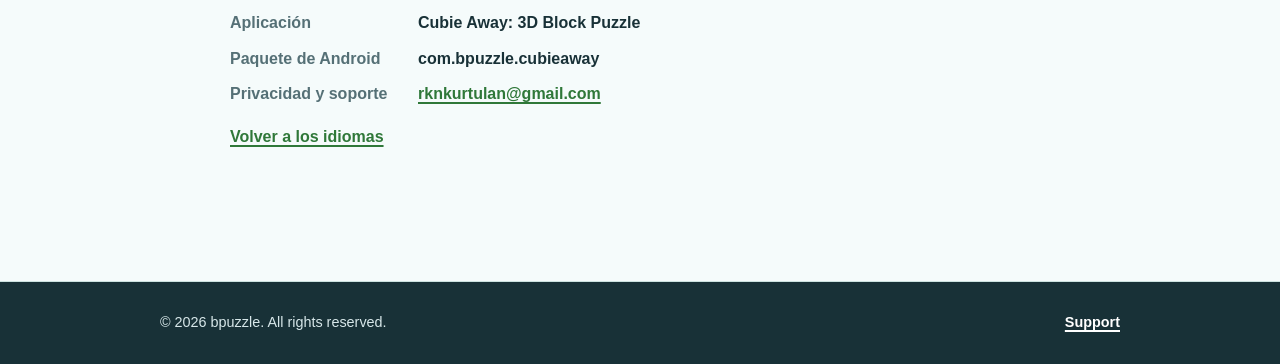
==== commit eacce6a8: "Add files via upload" ====
--- a/privacy-policy.html
+++ b/privacy-policy.html
@@ -2,12 +2,15 @@
 <html lang="en">
 <head>
     <meta charset="utf-8">
-    <meta name="viewport" content="width=device-width, initial-scale=1">
+    <meta name="viewport" content="width=device-width, initial-scale=1, viewport-fit=cover">
+    <meta name="theme-color" content="#e8fbfa">
     <meta name="description" content="Privacy Policy for Cubie Away: 3D Block Puzzle by bpuzzle.">
     <title>Privacy Policy | Cubie Away</title>
     <link rel="stylesheet" href="styles.css">
 </head>
 <body>
+    <a class="skip-link" href="#main-content">Skip to content</a>
+
     <header class="site-header">
         <div class="site-header__inner">
             <a class="brand" href="index.html" aria-label="bpuzzle home">
@@ -21,196 +24,408 @@
         </div>
     </header>
 
-    <main class="content">
-        <section class="intro">
-            <p class="eyebrow">Effective September 9, 2026</p>
-            <h1>Privacy Policy</h1>
-            <p class="lead">This Privacy Policy explains how bpuzzle handles information in Cubie Away: 3D Block Puzzle (the "Game").</p>
-            <div class="language-links" aria-label="Language links">
-                <a href="#english">English</a>
-                <a href="#turkce" lang="tr">Türkçe</a>
+    <main id="main-content" class="content policy-content">
+        <section class="hero policy-hero" aria-labelledby="policy-title">
+            <p class="eyebrow">Effective September 13, 2026</p>
+            <h1 id="policy-title">Privacy Policy</h1>
+            <p class="lead">How bpuzzle and its service providers handle information when you play Cubie Away: 3D Block Puzzle.</p>
+
+            <nav id="language-options" class="language-picker" aria-label="Choose policy language">
+                <span class="language-picker__label">Choose language</span>
+                <div class="language-links">
+                    <a href="#english" hreflang="en">English</a>
+                    <a href="#turkce" hreflang="tr" lang="tr">Türkçe</a>
+                    <a href="#deutsch" hreflang="de" lang="de">Deutsch</a>
+                    <a href="#espanol" hreflang="es" lang="es">Español</a>
+                </div>
+            </nav>
+        </section>
+
+        <article id="english" class="policy-language" lang="en" aria-labelledby="english-heading">
+            <header class="policy-language__header">
+                <p class="language-code" aria-hidden="true">EN</p>
+                <h2 id="english-heading">English</h2>
+            </header>
+
+            <div class="notice">
+                <p>Cubie Away does not require a player account, and bpuzzle does not currently operate a cloud-save or player-profile backend. Gameplay information is stored locally on your device. Advertising, consent, app-store, and purchase providers may process information as explained below.</p>
             </div>
-        </section>
-
-        <article id="english" aria-labelledby="english-heading">
-            <section class="policy-section">
-                <h2 id="english-heading">English</h2>
-                <div class="notice">
-                    <p>The Game does not currently require an account and bpuzzle does not operate a cloud-save backend. Some information is stored locally on your device. Advertising, consent, app-store, and purchase providers may process information as described below.</p>
-                </div>
-            </section>
-
-            <section class="policy-section">
-                <h2>1. Information processed by the Game</h2>
-                <p>The Game may store gameplay progress, level state, virtual currency balances, booster inventory, tutorial progress, settings, and purchase entitlement status locally on your device. This local information is used to provide gameplay, restore an unfinished level, remember preferences, and preserve in-game progress.</p>
-                <p>Local information can normally be removed by clearing the Game's application data or uninstalling the Game. An app-store purchase may be restored again from the applicable store account.</p>
-            </section>
-
-            <section class="policy-section">
-                <h2>2. Advertising and consent information</h2>
-                <p>The Game uses Unity LevelPlay mediation and may serve ads from providers including Google AdMob, ironSource, and Unity Ads. Depending on your region, device, consent choices, and the ad provider that serves an ad, these services may process:</p>
+
+            <section class="policy-section">
+                <h3>1. Scope and who is responsible</h3>
+                <p>This Privacy Policy applies to Cubie Away: 3D Block Puzzle (the “Game”), published by bpuzzle. For information handled directly by bpuzzle, bpuzzle is responsible for that processing. Third-party providers may separately be responsible for information they process under their own privacy policies.</p>
+            </section>
+
+            <section class="policy-section">
+                <h3>2. Information stored by the Game</h3>
+                <p>The Game may store level progress, an unfinished level state, move counts, virtual currency, booster inventory, tutorial progress, audio and vibration preferences, and purchase-entitlement status locally on your device. This information supports gameplay, restores an unfinished attempt, remembers settings, and prevents duplicate rewards or purchases.</p>
+                <p>bpuzzle does not currently receive this local gameplay information through a player account or cloud-save service. You can normally remove it by clearing the Game’s app data or uninstalling the Game. Store-confirmed purchase entitlements may be restored again from your store account.</p>
+            </section>
+
+            <section class="policy-section">
+                <h3>3. Advertising and consent</h3>
+                <p>The Game uses Unity LevelPlay mediation to provide interstitial ads and optional rewarded ads. Ad demand may come from services including Unity Ads, ironSource Exchange, and Google AdMob. Depending on your device, region, privacy choices, and the provider serving an ad, these services may process:</p>
                 <ul>
-                    <li>Advertising and device identifiers;</li>
+                    <li>Advertising identifiers and other device or app identifiers;</li>
                     <li>IP address and approximate location derived from it;</li>
-                    <li>Device, operating system, language, and application information;</li>
-                    <li>Ad requests, impressions, interactions, rewards, and diagnostic information;</li>
-                    <li>Fraud-prevention, security, and performance information.</li>
-                </ul>
-                <p>Where required, the Game uses a consent management platform to present privacy choices before requesting ads. Your choices may affect whether personalized, non-personalized, or limited ads are available. You may revisit applicable choices through the privacy options entry point in the Game's Settings menu.</p>
-            </section>
-
-            <section class="policy-section">
-                <h2>3. In-app purchases</h2>
-                <p>The Game may offer an optional non-consumable purchase that removes forced interstitial advertising. Purchases are processed by the platform store, such as Google Play, together with Unity In-App Purchasing integration.</p>
-                <p>Product identifiers, purchase state, transaction identifiers, and entitlement information may be processed to complete, confirm, and restore purchases. bpuzzle does not receive or store your complete payment-card details.</p>
-                <p>Removing forced advertising does not remove optional rewarded advertising that you choose to watch in exchange for an in-game benefit.</p>
-            </section>
-
-            <section class="policy-section">
-                <h2>4. How information is used</h2>
-                <p>Information may be used to operate and improve the Game, preserve progress and settings, deliver and measure advertising, provide rewarded-ad benefits, prevent fraud and abuse, diagnose technical problems, process purchases, restore entitlements, and comply with legal obligations.</p>
-            </section>
-
-            <section class="policy-section">
-                <h2>5. Third-party services</h2>
-                <p>Third-party providers process information under their own terms and privacy policies. Their practices may change independently of bpuzzle. Relevant policies include:</p>
+                    <li>Device model, operating system, language, screen, and app information;</li>
+                    <li>Ad requests, availability, impressions, views, clicks, rewards, and revenue measurement;</li>
+                    <li>Network, performance, security, fraud-prevention, and diagnostic information.</li>
+                </ul>
+                <p>Where required, the Game uses Google’s User Messaging Platform (UMP) to present privacy choices before advertising requests are enabled. Your choices may affect whether personalized, non-personalized, limited, or technical ad delivery is available; declining personalized advertising does not necessarily mean that no ads will be shown. Where available, you can revisit applicable choices through <strong>Privacy Options</strong> in the Game’s Settings menu.</p>
+            </section>
+
+            <section class="policy-section">
+                <h3>4. In-app purchases</h3>
+                <p>The Game may offer a non-consumable “Remove Ads” purchase. Purchases are processed by the platform store, such as Google Play, with Unity In-App Purchasing integration. Product identifiers, purchase status, transaction identifiers, receipts, and entitlement information may be processed to complete, verify, acknowledge, and restore purchases. bpuzzle does not receive or store your complete payment-card details.</p>
+                <p>“Remove Ads” removes forced interstitial ads. It does not remove optional rewarded ads that you choose to watch in exchange for an in-game benefit.</p>
+            </section>
+
+            <section class="policy-section">
+                <h3>5. Support communications</h3>
+                <p>If you contact support, bpuzzle receives your email address, message, and any device details, screenshots, or attachments you choose to provide. This information is used to answer your request, investigate the issue, and maintain necessary support records. Please do not send passwords, complete payment-card details, or unrelated sensitive information.</p>
+            </section>
+
+            <section class="policy-section">
+                <h3>6. Why information is processed</h3>
+                <p>Information may be processed to operate and secure the Game, preserve progress and settings, deliver and measure ads, provide earned rewarded-ad benefits, prevent fraud and duplicate transactions, diagnose failures, process purchases, restore entitlements, respond to support requests, and comply with legal obligations.</p>
+                <p>Where laws such as the GDPR apply, processing may rely on performance of a service you requested, consent, compliance with law, or legitimate interests such as operating, securing, and improving the Game and preventing fraud. You may withdraw consent through the available privacy controls without affecting processing that was lawful before withdrawal.</p>
+            </section>
+
+            <section class="policy-section">
+                <h3>7. Service providers and sharing</h3>
+                <p>bpuzzle does not sell personal information for money. Advertising technology may involve disclosure or use of identifiers and activity data that some laws describe as “sharing” or “targeted advertising.” Applicable choices are provided through the consent or privacy-options flow where required.</p>
+                <p>Relevant third-party policies include:</p>
+                <ul class="service-links">
+                    <li><a href="https://unity.com/legal/game-player-and-app-user-privacy-policy" rel="external">Unity Game Player and App User Privacy Policy</a></li>
+                    <li><a href="https://policies.google.com/privacy" rel="external">Google Privacy Policy</a></li>
+                    <li><a href="https://policies.google.com/technologies/partner-sites" rel="external">How Google uses information from apps that use its services</a></li>
+                </ul>
+            </section>
+
+            <section class="policy-section">
+                <h3>8. Retention and security</h3>
+                <p>Local gameplay information remains on your device until it is reset, cleared, or removed with the Game. Support correspondence is kept only for as long as reasonably needed to resolve requests, keep necessary records, prevent abuse, or meet legal obligations. Advertising and store providers apply their own retention rules.</p>
+                <p>bpuzzle uses reasonable safeguards appropriate to the Game, but no electronic transmission or storage method can be guaranteed to be completely secure.</p>
+            </section>
+
+            <section class="policy-section">
+                <h3>9. Children’s privacy</h3>
+                <p>The Game is intended for a general audience and is not directed to children under 13. bpuzzle does not knowingly ask children to create an account or directly submit their name or email address through the Game. If you believe a child has sent personal information directly to bpuzzle, contact us so it can be reviewed and deleted where appropriate.</p>
+            </section>
+
+            <section class="policy-section">
+                <h3>10. Your choices and rights</h3>
+                <p>Depending on where you live, you may have rights to request access, correction, deletion, restriction, portability, objection, or withdrawal of consent, and to appeal or complain to a data-protection authority. Residents of certain U.S. states may also have rights concerning targeted advertising, sale, or sharing and freedom from discriminatory treatment for exercising their rights.</p>
+                <p>You can clear locally stored gameplay data through your device settings, manage applicable advertising choices through the Game’s Privacy Options, and manage or reset your advertising identifier through device settings. For data controlled by an advertising or app-store provider, you may also need to contact that provider. To make a request to bpuzzle, use the email address below.</p>
+            </section>
+
+            <section class="policy-section">
+                <h3>11. International processing</h3>
+                <p>Advertising, platform, and support providers may process information in countries other than your own. Where required, the responsible provider uses legal safeguards for international transfers as described in its privacy policy.</p>
+            </section>
+
+            <section class="policy-section">
+                <h3>12. Changes and contact</h3>
+                <p>This policy may be updated when the Game, its service providers, or applicable requirements change. The effective date at the top identifies the latest version. Material changes will be communicated where required.</p>
+                <dl class="metadata">
+                    <dt>Developer</dt><dd>bpuzzle</dd>
+                    <dt>Application</dt><dd>Cubie Away: 3D Block Puzzle</dd>
+                    <dt>Android package</dt><dd>com.bpuzzle.cubieaway</dd>
+                    <dt>Privacy and support</dt><dd><a href="mailto:rknkurtulan@gmail.com">rknkurtulan@gmail.com</a></dd>
+                </dl>
+                <a class="back-to-languages" href="#language-options">Back to languages</a>
+            </section>
+        </article>
+
+        <article id="turkce" class="policy-language" lang="tr" aria-labelledby="turkce-heading">
+            <header class="policy-language__header">
+                <p class="language-code" aria-hidden="true">TR</p>
+                <h2 id="turkce-heading">Türkçe</h2>
+            </header>
+
+            <div class="notice">
+                <p>Cubie Away oyuncu hesabı gerektirmez ve bpuzzle şu anda bulut kayıt veya oyuncu profili sunucusu işletmez. Oynanış bilgileri cihazınızda yerel olarak saklanır. Reklam, izin yönetimi, uygulama mağazası ve satın alma sağlayıcıları aşağıda açıklandığı şekilde bilgi işleyebilir.</p>
+            </div>
+
+            <section class="policy-section">
+                <h3>1. Kapsam ve sorumlu taraf</h3>
+                <p>Bu Gizlilik Politikası, bpuzzle tarafından yayımlanan Cubie Away: 3D Block Puzzle (“Oyun”) için geçerlidir. bpuzzle, doğrudan kendi işlediği bilgilerden sorumludur. Üçüncü taraf sağlayıcılar ise kendi gizlilik politikaları kapsamında işledikleri bilgilerden ayrıca sorumlu olabilir.</p>
+            </section>
+
+            <section class="policy-section">
+                <h3>2. Oyun tarafından saklanan bilgiler</h3>
+                <p>Oyun; seviye ilerlemesini, yarım kalmış seviye durumunu, hamle sayılarını, sanal para bakiyesini, güçlendirici envanterini, öğretici ilerlemesini, ses ve titreşim tercihlerini ve satın alma sahiplik durumunu cihazınızda yerel olarak saklayabilir. Bu bilgiler oynanışı sunmak, yarım kalan denemeyi geri yüklemek, ayarları hatırlamak ve yinelenen ödül veya satın almaları önlemek için kullanılır.</p>
+                <p>bpuzzle bu yerel oynanış bilgilerini şu anda bir oyuncu hesabı veya bulut kayıt hizmeti üzerinden almaz. Bilgileri genellikle cihazınızın uygulama ayarlarından Oyun verilerini temizleyerek veya Oyunu kaldırarak silebilirsiniz. Mağaza tarafından doğrulanan satın alma hakları mağaza hesabınızdan yeniden geri yüklenebilir.</p>
+            </section>
+
+            <section class="policy-section">
+                <h3>3. Reklamlar ve izin tercihleri</h3>
+                <p>Oyun, geçiş reklamları ve isteğe bağlı ödüllü reklamlar sunmak için Unity LevelPlay aracılık sistemini kullanır. Reklam talebi Unity Ads, ironSource Exchange ve Google AdMob dahil hizmetlerden gelebilir. Cihazınıza, bölgenize, gizlilik tercihlerinize ve reklamı sunan sağlayıcıya bağlı olarak bu hizmetler şunları işleyebilir:</p>
                 <ul>
-                    <li><a href="https://policies.google.com/privacy">Google Privacy Policy</a></li>
-                    <li><a href="https://policies.google.com/technologies/partner-sites">How Google uses information from partner apps</a></li>
-                    <li><a href="https://unity.com/legal/privacy-policy">Unity Privacy Policy</a></li>
-                </ul>
-            </section>
-
-            <section class="policy-section">
-                <h2>6. Data retention and security</h2>
-                <p>Locally stored gameplay information remains on your device until it is cleared, reset, or removed with the Game. Purchase entitlement information may be restored from the applicable store. Advertising and platform providers retain information according to their own policies and legal obligations.</p>
-                <p>bpuzzle takes reasonable measures appropriate to the nature of the Game, but no electronic transmission or storage method can be guaranteed to be completely secure.</p>
-            </section>
-
-            <section class="policy-section">
-                <h2>7. Children's privacy</h2>
-                <p>The Game is intended for a general audience and is not directed to children under 13. bpuzzle does not knowingly request names, email addresses, or account registration information from children through the Game. If you believe a child has provided personal information directly to bpuzzle, contact us so the matter can be reviewed.</p>
-            </section>
-
-            <section class="policy-section">
-                <h2>8. Your choices and rights</h2>
-                <p>Depending on your location, you may have rights to request access, correction, deletion, restriction, objection, or withdrawal of consent for personal information. Advertising consent choices can be revisited through the Game's Settings menu where required. You may also reset the advertising identifier using your device settings.</p>
-                <p>For requests relating to information controlled directly by a third-party advertising or app-store provider, you may also need to contact that provider.</p>
-            </section>
-
-            <section class="policy-section">
-                <h2>9. International processing</h2>
-                <p>Advertising and platform providers may process information in countries other than the country where you live. Their privacy policies describe the safeguards and legal bases they use for such processing.</p>
-            </section>
-
-            <section class="policy-section">
-                <h2>10. Changes to this policy</h2>
-                <p>This policy may be updated when the Game, its service providers, or applicable requirements change. The effective date at the top of this page identifies the latest version.</p>
-            </section>
-
-            <section class="policy-section">
-                <h2>11. Contact</h2>
+                    <li>Reklam kimliği ile diğer cihaz veya uygulama tanımlayıcıları;</li>
+                    <li>IP adresi ve bundan türetilen yaklaşık konum;</li>
+                    <li>Cihaz modeli, işletim sistemi, dil, ekran ve uygulama bilgileri;</li>
+                    <li>Reklam istekleri, kullanılabilirlik, gösterimler, izlemeler, tıklamalar, ödüller ve gelir ölçümü;</li>
+                    <li>Ağ, performans, güvenlik, dolandırıcılığı önleme ve tanılama bilgileri.</li>
+                </ul>
+                <p>Gerekli bölgelerde Oyun, reklam istekleri etkinleştirilmeden önce gizlilik tercihlerini sunmak için Google User Messaging Platform (UMP) kullanır. Tercihleriniz kişiselleştirilmiş, kişiselleştirilmemiş, sınırlı veya yalnızca teknik reklam sunumunun kullanılabilirliğini etkileyebilir; kişiselleştirilmiş reklamı reddetmeniz hiçbir reklam gösterilmeyeceği anlamına gelmez. Kullanılabilir olduğu durumlarda tercihlerinizi Oyunun Ayarlar menüsündeki <strong>Privacy Options</strong> bölümünden yeniden açabilirsiniz.</p>
+            </section>
+
+            <section class="policy-section">
+                <h3>4. Uygulama içi satın almalar</h3>
+                <p>Oyun, tek seferlik “Remove Ads” satın alımı sunabilir. Satın almalar, Unity In-App Purchasing entegrasyonu ile Google Play gibi platform mağazaları tarafından işlenir. Satın alma işlemini tamamlamak, doğrulamak, onaylamak ve geri yüklemek için ürün kimliği, satın alma durumu, işlem kimliği, makbuz ve sahiplik bilgileri işlenebilir. bpuzzle ödeme kartınızın tam bilgilerini almaz veya saklamaz.</p>
+                <p>“Remove Ads” zorunlu geçiş reklamlarını kaldırır. Oyun içi bir fayda karşılığında kendi isteğinizle izlediğiniz ödüllü reklamları kaldırmaz.</p>
+            </section>
+
+            <section class="policy-section">
+                <h3>5. Destek iletişimleri</h3>
+                <p>Desteğe ulaştığınızda bpuzzle; e-posta adresinizi, mesajınızı ve göndermeyi seçtiğiniz cihaz bilgilerini, ekran görüntülerini veya ekleri alır. Bunlar talebinizi yanıtlamak, sorunu incelemek ve gerekli destek kayıtlarını tutmak için kullanılır. Parola, tam ödeme kartı bilgisi veya konuyla ilgisiz hassas bilgi göndermeyin.</p>
+            </section>
+
+            <section class="policy-section">
+                <h3>6. Bilgilerin işlenme amaçları</h3>
+                <p>Bilgiler; Oyunu çalıştırmak ve güvenliğini sağlamak, ilerleme ile ayarları korumak, reklam sunmak ve ölçmek, kazanılan ödüllü reklam faydalarını vermek, dolandırıcılığı ve yinelenen işlemleri önlemek, hataları tanılamak, satın almaları işlemek, hakları geri yüklemek, destek taleplerini yanıtlamak ve yasal yükümlülüklere uymak için işlenebilir.</p>
+                <p>GDPR gibi mevzuatların geçerli olduğu durumlarda işleme; talep ettiğiniz hizmetin sunulmasına, izninize, yasal yükümlülüklere veya Oyunu çalıştırma, güvenliğini sağlama, iyileştirme ve dolandırıcılığı önleme gibi meşru menfaatlere dayanabilir. İzninizi mevcut gizlilik kontrolleri üzerinden geri çekebilirsiniz; bu, geri çekme öncesindeki hukuka uygun işlemeyi etkilemez.</p>
+            </section>
+
+            <section class="policy-section">
+                <h3>7. Hizmet sağlayıcılar ve paylaşım</h3>
+                <p>bpuzzle kişisel bilgileri para karşılığında satmaz. Reklam teknolojisi, bazı mevzuatlarda “paylaşım” veya “hedefli reklamcılık” olarak tanımlanabilen tanımlayıcı ve etkinlik verisi kullanımı ya da aktarımı içerebilir. Gerekli durumlarda geçerli tercihler izin veya gizlilik seçenekleri akışı üzerinden sunulur.</p>
+                <p>İlgili üçüncü taraf politikaları:</p>
+                <ul class="service-links">
+                    <li><a href="https://unity.com/legal/game-player-and-app-user-privacy-policy" rel="external">Unity Oyun Oyuncusu ve Uygulama Kullanıcısı Gizlilik Politikası</a></li>
+                    <li><a href="https://policies.google.com/privacy" rel="external">Google Gizlilik Politikası</a></li>
+                    <li><a href="https://policies.google.com/technologies/partner-sites" rel="external">Google’ın hizmetlerini kullanan uygulamalardaki bilgileri kullanımı</a></li>
+                </ul>
+            </section>
+
+            <section class="policy-section">
+                <h3>8. Saklama ve güvenlik</h3>
+                <p>Yerel oynanış bilgileri sıfırlanana, temizlenene veya Oyunla birlikte kaldırılana kadar cihazınızda kalır. Destek yazışmaları yalnızca talepleri çözmek, gerekli kayıtları tutmak, kötüye kullanımı önlemek veya yasal yükümlülükleri yerine getirmek için makul ölçüde gerekli olduğu sürece saklanır. Reklam ve mağaza sağlayıcıları kendi saklama kurallarını uygular.</p>
+                <p>bpuzzle Oyunun niteliğine uygun makul güvenlik önlemleri kullanır; ancak hiçbir elektronik aktarım veya saklama yönteminin tamamen güvenli olduğu garanti edilemez.</p>
+            </section>
+
+            <section class="policy-section">
+                <h3>9. Çocukların gizliliği</h3>
+                <p>Oyun genel kitleye yöneliktir ve 13 yaşından küçük çocukları hedeflemez. bpuzzle çocuklardan Oyun içinde hesap açmalarını, adlarını veya e-posta adreslerini doğrudan göndermelerini bilerek istemez. Bir çocuğun bpuzzle’a doğrudan kişisel bilgi gönderdiğini düşünüyorsanız incelenmesi ve uygun olduğunda silinmesi için bizimle iletişime geçin.</p>
+            </section>
+
+            <section class="policy-section">
+                <h3>10. Tercihleriniz ve haklarınız</h3>
+                <p>Yaşadığınız yere bağlı olarak erişim, düzeltme, silme, kısıtlama, taşınabilirlik, itiraz veya izni geri çekme; ayrıca itiraz başvurusu yapma veya bir veri koruma makamına şikâyette bulunma haklarına sahip olabilirsiniz. Bazı ABD eyaletlerinde yaşayanlar hedefli reklamcılık, satış veya paylaşım hakkında ve haklarını kullandıkları için ayrımcı muamele görmeme konusunda ek haklara sahip olabilir.</p>
+                <p>Yerel oynanış verilerini cihaz ayarlarından temizleyebilir, geçerli reklam tercihlerini Oyunun Privacy Options bölümünden yönetebilir ve reklam kimliğinizi cihaz ayarlarından yönetebilir veya sıfırlayabilirsiniz. Bir reklam veya uygulama mağazası sağlayıcısının kontrolündeki veriler için ilgili sağlayıcıya da başvurmanız gerekebilir. bpuzzle’a talep iletmek için aşağıdaki e-posta adresini kullanın.</p>
+            </section>
+
+            <section class="policy-section">
+                <h3>11. Uluslararası işleme</h3>
+                <p>Reklam, platform ve destek sağlayıcıları bilgileri yaşadığınız ülke dışındaki ülkelerde işleyebilir. Gerekli durumlarda sorumlu sağlayıcı, kendi gizlilik politikasında açıklanan uluslararası aktarım güvencelerini kullanır.</p>
+            </section>
+
+            <section class="policy-section">
+                <h3>12. Değişiklikler ve iletişim</h3>
+                <p>Bu politika Oyun, hizmet sağlayıcıları veya geçerli gereklilikler değiştiğinde güncellenebilir. En üstteki yürürlük tarihi en güncel sürümü gösterir. Önemli değişiklikler gerekli olduğu durumlarda bildirilir.</p>
                 <dl class="metadata">
-                    <dt>Developer</dt>
-                    <dd>bpuzzle</dd>
-                    <dt>Application</dt>
-                    <dd>Cubie Away: 3D Block Puzzle</dd>
-                    <dt>Android package</dt>
-                    <dd>com.bpuzzle.cubieaway</dd>
-                    <dt>Email</dt>
-                    <dd><a href="mailto:rknkurtulan@gmail.com">rknkurtulan@gmail.com</a></dd>
+                    <dt>Geliştirici</dt><dd>bpuzzle</dd>
+                    <dt>Uygulama</dt><dd>Cubie Away: 3D Block Puzzle</dd>
+                    <dt>Android paket adı</dt><dd>com.bpuzzle.cubieaway</dd>
+                    <dt>Gizlilik ve destek</dt><dd><a href="mailto:rknkurtulan@gmail.com">rknkurtulan@gmail.com</a></dd>
                 </dl>
+                <a class="back-to-languages" href="#language-options">Dil seçeneklerine dön</a>
             </section>
         </article>
 
-        <article id="turkce" lang="tr" aria-labelledby="turkce-heading">
-            <section class="policy-section">
-                <h2 id="turkce-heading">Türkçe</h2>
-                <div class="notice">
-                    <p>Oyun şu anda hesap açılmasını gerektirmez ve bpuzzle tarafından işletilen bir bulut kayıt altyapısı bulunmaz. Bazı bilgiler cihazınızda yerel olarak saklanır. Reklam, izin yönetimi, uygulama mağazası ve satın alma sağlayıcıları aşağıda açıklanan bilgileri işleyebilir.</p>
-                </div>
-            </section>
-
-            <section class="policy-section">
-                <h2>1. Oyun tarafından işlenen bilgiler</h2>
-                <p>Oyun; oynanış ilerlemesini, seviye durumunu, sanal para bakiyelerini, güçlendirici envanterini, öğretici ilerlemesini, ayarları ve satın alma sahiplik durumunu cihazınızda yerel olarak saklayabilir. Bu bilgiler oynanışı sunmak, yarım kalan bir seviyeyi sürdürmek, tercihleri hatırlamak ve oyun ilerlemesini korumak için kullanılır.</p>
-                <p>Yerel bilgiler genellikle uygulama verileri temizlenerek veya Oyun kaldırılarak silinebilir. Uygulama mağazası satın alımları ilgili mağaza hesabından yeniden geri yüklenebilir.</p>
-            </section>
-
-            <section class="policy-section">
-                <h2>2. Reklam ve izin bilgileri</h2>
-                <p>Oyun Unity LevelPlay reklam aracılık sistemini kullanır ve Google AdMob, ironSource ve Unity Ads dahil olmak üzere sağlayıcılardan reklam sunabilir. Bölgenize, cihazınıza, izin tercihlerinize ve reklamı sunan sağlayıcıya bağlı olarak bu hizmetler aşağıdaki bilgileri işleyebilir:</p>
+        <article id="deutsch" class="policy-language" lang="de" aria-labelledby="deutsch-heading">
+            <header class="policy-language__header">
+                <p class="language-code" aria-hidden="true">DE</p>
+                <h2 id="deutsch-heading">Deutsch</h2>
+            </header>
+
+            <div class="notice">
+                <p>Cubie Away erfordert kein Spielerkonto. bpuzzle betreibt derzeit weder einen Cloud-Speicher noch ein Backend für Spielerprofile. Spieldaten werden lokal auf deinem Gerät gespeichert. Anbieter für Werbung, Einwilligungsverwaltung, App-Stores und Käufe können Daten wie nachfolgend beschrieben verarbeiten.</p>
+            </div>
+
+            <section class="policy-section">
+                <h3>1. Geltungsbereich und Verantwortlichkeit</h3>
+                <p>Diese Datenschutzerklärung gilt für Cubie Away: 3D Block Puzzle (das „Spiel“), veröffentlicht von bpuzzle. Für Daten, die bpuzzle direkt verarbeitet, ist bpuzzle verantwortlich. Drittanbieter können für die von ihnen nach ihren eigenen Datenschutzerklärungen verarbeiteten Daten eigenständig verantwortlich sein.</p>
+            </section>
+
+            <section class="policy-section">
+                <h3>2. Vom Spiel gespeicherte Informationen</h3>
+                <p>Das Spiel kann Spielfortschritt, den Zustand eines nicht abgeschlossenen Levels, Zugzahlen, virtuelle Währung, Booster-Bestand, Tutorial-Fortschritt, Audio- und Vibrationseinstellungen sowie den Status von Kaufberechtigungen lokal auf deinem Gerät speichern. Diese Daten ermöglichen das Spielen, die Wiederaufnahme eines Versuchs, das Speichern von Einstellungen und die Vermeidung doppelter Belohnungen oder Käufe.</p>
+                <p>bpuzzle erhält diese lokalen Spieldaten derzeit nicht über ein Spielerkonto oder einen Cloud-Speicherdienst. Du kannst sie in der Regel löschen, indem du die App-Daten des Spiels in den Geräteeinstellungen löschst oder das Spiel deinstallierst. Vom Store bestätigte Kaufberechtigungen können anschließend über dein Store-Konto wiederhergestellt werden.</p>
+            </section>
+
+            <section class="policy-section">
+                <h3>3. Werbung und Einwilligung</h3>
+                <p>Das Spiel verwendet Unity LevelPlay Mediation für Interstitial-Anzeigen und optionale Anzeigen mit Belohnung. Anzeigen können unter anderem von Unity Ads, ironSource Exchange und Google AdMob bereitgestellt werden. Abhängig von Gerät, Region, Datenschutzeinstellungen und Anzeigenanbieter können diese Dienste Folgendes verarbeiten:</p>
                 <ul>
-                    <li>Reklam ve cihaz tanımlayıcıları;</li>
-                    <li>IP adresi ve bundan türetilen yaklaşık konum;</li>
-                    <li>Cihaz, işletim sistemi, dil ve uygulama bilgileri;</li>
-                    <li>Reklam istekleri, gösterimleri, etkileşimleri, ödülleri ve tanılama bilgileri;</li>
-                    <li>Dolandırıcılığı önleme, güvenlik ve performans bilgileri.</li>
-                </ul>
-                <p>Gerekli bölgelerde Oyun, reklam istemeden önce gizlilik tercihlerini sunmak için bir izin yönetim platformu kullanır. Tercihleriniz kişiselleştirilmiş, kişiselleştirilmemiş veya sınırlı reklamların kullanılabilirliğini etkileyebilir. Geçerli tercihleri Oyun'un Ayarlar menüsündeki gizlilik seçenekleri üzerinden yeniden açabilirsiniz.</p>
-            </section>
-
-            <section class="policy-section">
-                <h2>3. Uygulama içi satın almalar</h2>
-                <p>Oyun, zorunlu geçiş reklamlarını kaldıran isteğe bağlı ve tek seferlik bir satın alma sunabilir. Satın almalar Google Play gibi platform mağazaları tarafından, Unity In-App Purchasing entegrasyonu ile birlikte işlenir.</p>
-                <p>Satın almanın tamamlanması, onaylanması ve geri yüklenmesi için ürün kimliği, satın alma durumu, işlem kimliği ve sahiplik bilgileri işlenebilir. bpuzzle, ödeme kartınızın tam bilgilerini almaz veya saklamaz.</p>
-                <p>Zorunlu reklamları kaldırmak, oyun içi bir fayda karşılığında kendi isteğinizle izlediğiniz ödüllü reklamları kaldırmaz.</p>
-            </section>
-
-            <section class="policy-section">
-                <h2>4. Bilgilerin kullanım amaçları</h2>
-                <p>Bilgiler; Oyunu çalıştırmak ve iyileştirmek, ilerleme ile ayarları korumak, reklam sunmak ve ölçmek, ödüllü reklam faydalarını vermek, dolandırıcılığı önlemek, teknik sorunları tanılamak, satın almaları işlemek, sahiplikleri geri yüklemek ve yasal yükümlülüklere uymak için kullanılabilir.</p>
-            </section>
-
-            <section class="policy-section">
-                <h2>5. Üçüncü taraf hizmetleri</h2>
-                <p>Üçüncü taraf sağlayıcılar bilgileri kendi koşulları ve gizlilik politikaları kapsamında işler. Bu uygulamalar bpuzzle'dan bağımsız olarak değişebilir. İlgili politikalar:</p>
+                    <li>Werbe-IDs und andere Geräte- oder App-Kennungen;</li>
+                    <li>IP-Adresse und daraus abgeleiteter ungefährer Standort;</li>
+                    <li>Gerätemodell, Betriebssystem, Sprache, Bildschirm- und App-Informationen;</li>
+                    <li>Anzeigenanfragen, Verfügbarkeit, Impressionen, Aufrufe, Klicks, Belohnungen und Umsatzmessung;</li>
+                    <li>Netzwerk-, Leistungs-, Sicherheits-, Betrugspräventions- und Diagnosedaten.</li>
+                </ul>
+                <p>Wo erforderlich, verwendet das Spiel die Google User Messaging Platform (UMP), um Datenschutzoptionen anzuzeigen, bevor Werbeanfragen aktiviert werden. Deine Auswahl kann beeinflussen, ob personalisierte, nicht personalisierte, eingeschränkte oder rein technische Anzeigenbereitstellung verfügbar ist. Die Ablehnung personalisierter Werbung bedeutet nicht zwingend, dass keine Werbung angezeigt wird. Soweit verfügbar, kannst du deine Auswahl unter <strong>Privacy Options</strong> in den Spieleinstellungen erneut aufrufen.</p>
+            </section>
+
+            <section class="policy-section">
+                <h3>4. In-App-Käufe</h3>
+                <p>Das Spiel kann einen einmaligen „Remove Ads“-Kauf anbieten. Käufe werden vom jeweiligen Plattform-Store, beispielsweise Google Play, zusammen mit Unity In-App Purchasing verarbeitet. Produktkennungen, Kaufstatus, Transaktionskennungen, Belege und Berechtigungsinformationen können verarbeitet werden, um Käufe abzuschließen, zu prüfen, zu bestätigen und wiederherzustellen. bpuzzle erhält oder speichert keine vollständigen Zahlungskartendaten.</p>
+                <p>„Remove Ads“ entfernt erzwungene Interstitial-Anzeigen. Optionale Anzeigen mit Belohnung, die du freiwillig gegen einen Vorteil im Spiel ansiehst, bleiben verfügbar.</p>
+            </section>
+
+            <section class="policy-section">
+                <h3>5. Support-Kommunikation</h3>
+                <p>Wenn du den Support kontaktierst, erhält bpuzzle deine E-Mail-Adresse, deine Nachricht sowie freiwillig bereitgestellte Geräteinformationen, Screenshots oder Anhänge. Diese Daten werden verwendet, um deine Anfrage zu beantworten, das Problem zu untersuchen und erforderliche Support-Nachweise zu führen. Sende keine Passwörter, vollständigen Zahlungskartendaten oder nicht erforderlichen sensiblen Informationen.</p>
+            </section>
+
+            <section class="policy-section">
+                <h3>6. Zwecke und Rechtsgrundlagen</h3>
+                <p>Daten können verarbeitet werden, um das Spiel zu betreiben und zu schützen, Fortschritt und Einstellungen zu erhalten, Werbung bereitzustellen und zu messen, verdiente Werbebelohnungen zu gewähren, Betrug und doppelte Transaktionen zu verhindern, Fehler zu untersuchen, Käufe abzuwickeln, Berechtigungen wiederherzustellen, Support-Anfragen zu beantworten und gesetzliche Pflichten zu erfüllen.</p>
+                <p>Soweit die DSGVO gilt, kann die Verarbeitung auf der Erbringung einer von dir angeforderten Leistung, deiner Einwilligung, einer rechtlichen Verpflichtung oder berechtigten Interessen wie Betrieb, Sicherheit und Verbesserung des Spiels sowie Betrugsprävention beruhen. Eine Einwilligung kann über die verfügbaren Datenschutzoptionen widerrufen werden; die Rechtmäßigkeit der vorherigen Verarbeitung bleibt unberührt.</p>
+            </section>
+
+            <section class="policy-section">
+                <h3>7. Dienstanbieter und Weitergabe</h3>
+                <p>bpuzzle verkauft personenbezogene Daten nicht gegen Geld. Werbetechnologie kann die Offenlegung oder Nutzung von Kennungen und Aktivitätsdaten umfassen, die nach manchen Gesetzen als „Weitergabe“ oder „gezielte Werbung“ gilt. Wo erforderlich, werden entsprechende Wahlmöglichkeiten über den Einwilligungs- oder Datenschutzoptionen-Ablauf angeboten.</p>
+                <p>Relevante Datenschutzerklärungen von Drittanbietern:</p>
+                <ul class="service-links">
+                    <li><a href="https://unity.com/legal/game-player-and-app-user-privacy-policy" rel="external">Unity Game Player and App User Privacy Policy</a></li>
+                    <li><a href="https://policies.google.com/privacy" rel="external">Google Datenschutzerklärung</a></li>
+                    <li><a href="https://policies.google.com/technologies/partner-sites" rel="external">So verwendet Google Daten aus Apps, die Google-Dienste nutzen</a></li>
+                </ul>
+            </section>
+
+            <section class="policy-section">
+                <h3>8. Speicherdauer und Sicherheit</h3>
+                <p>Lokale Spieldaten bleiben auf deinem Gerät, bis sie zurückgesetzt, gelöscht oder zusammen mit dem Spiel entfernt werden. Support-Kommunikation wird nur so lange aufbewahrt, wie dies zur Bearbeitung von Anfragen, zur Führung notwendiger Nachweise, zur Missbrauchsprävention oder zur Erfüllung gesetzlicher Pflichten angemessen erforderlich ist. Werbe- und Store-Anbieter wenden ihre eigenen Aufbewahrungsregeln an.</p>
+                <p>bpuzzle setzt angemessene, dem Spiel entsprechende Schutzmaßnahmen ein. Eine vollständig sichere elektronische Übertragung oder Speicherung kann jedoch nicht garantiert werden.</p>
+            </section>
+
+            <section class="policy-section">
+                <h3>9. Datenschutz von Kindern</h3>
+                <p>Das Spiel richtet sich an ein allgemeines Publikum und nicht gezielt an Kinder unter 13 Jahren. bpuzzle fordert Kinder nicht wissentlich dazu auf, im Spiel ein Konto zu erstellen oder Namen beziehungsweise E-Mail-Adressen direkt zu übermitteln. Wenn du glaubst, dass ein Kind personenbezogene Daten direkt an bpuzzle gesendet hat, kontaktiere uns, damit wir den Vorgang prüfen und die Daten gegebenenfalls löschen können.</p>
+            </section>
+
+            <section class="policy-section">
+                <h3>10. Deine Wahlmöglichkeiten und Rechte</h3>
+                <p>Abhängig von deinem Wohnort kannst du Rechte auf Auskunft, Berichtigung, Löschung, Einschränkung, Datenübertragbarkeit, Widerspruch oder Widerruf einer Einwilligung haben. Du kannst außerdem berechtigt sein, eine Entscheidung anzufechten oder dich bei einer Datenschutzaufsichtsbehörde zu beschweren. Einwohner bestimmter US-Bundesstaaten können zusätzliche Rechte hinsichtlich gezielter Werbung, Verkauf oder Weitergabe sowie Schutz vor Benachteiligung bei der Ausübung ihrer Rechte haben.</p>
+                <p>Lokale Spieldaten kannst du über die Geräteeinstellungen löschen. Geltende Werbeoptionen lassen sich über Privacy Options im Spiel und die Werbe-ID über die Geräteeinstellungen verwalten oder zurücksetzen. Für Daten unter Kontrolle eines Werbe- oder App-Store-Anbieters musst du dich möglicherweise auch an diesen Anbieter wenden. Anfragen an bpuzzle kannst du an die unten angegebene E-Mail-Adresse senden.</p>
+            </section>
+
+            <section class="policy-section">
+                <h3>11. Internationale Verarbeitung</h3>
+                <p>Werbe-, Plattform- und Support-Anbieter können Daten in anderen Ländern als deinem Wohnsitzland verarbeiten. Wo erforderlich, verwendet der jeweils verantwortliche Anbieter die in seiner Datenschutzerklärung beschriebenen rechtlichen Schutzmaßnahmen für internationale Übermittlungen.</p>
+            </section>
+
+            <section class="policy-section">
+                <h3>12. Änderungen und Kontakt</h3>
+                <p>Diese Erklärung kann aktualisiert werden, wenn sich das Spiel, seine Dienstanbieter oder geltende Anforderungen ändern. Das oben genannte Gültigkeitsdatum kennzeichnet die neueste Fassung. Wesentliche Änderungen werden mitgeteilt, soweit dies erforderlich ist.</p>
+                <dl class="metadata">
+                    <dt>Entwickler</dt><dd>bpuzzle</dd>
+                    <dt>Anwendung</dt><dd>Cubie Away: 3D Block Puzzle</dd>
+                    <dt>Android-Paket</dt><dd>com.bpuzzle.cubieaway</dd>
+                    <dt>Datenschutz und Support</dt><dd><a href="mailto:rknkurtulan@gmail.com">rknkurtulan@gmail.com</a></dd>
+                </dl>
+                <a class="back-to-languages" href="#language-options">Zur Sprachauswahl</a>
+            </section>
+        </article>
+
+        <article id="espanol" class="policy-language" lang="es" aria-labelledby="espanol-heading">
+            <header class="policy-language__header">
+                <p class="language-code" aria-hidden="true">ES</p>
+                <h2 id="espanol-heading">Español</h2>
+            </header>
+
+            <div class="notice">
+                <p>Cubie Away no requiere una cuenta de jugador y bpuzzle no opera actualmente un sistema de guardado en la nube ni un servidor de perfiles. La información del juego se guarda localmente en tu dispositivo. Los proveedores de publicidad, consentimiento, tiendas de aplicaciones y compras pueden tratar información como se explica a continuación.</p>
+            </div>
+
+            <section class="policy-section">
+                <h3>1. Alcance y responsable</h3>
+                <p>Esta Política de Privacidad se aplica a Cubie Away: 3D Block Puzzle (el «Juego»), publicado por bpuzzle. bpuzzle es responsable de la información que trata directamente. Los proveedores externos pueden ser responsables por separado de la información que tratan de acuerdo con sus propias políticas de privacidad.</p>
+            </section>
+
+            <section class="policy-section">
+                <h3>2. Información almacenada por el Juego</h3>
+                <p>El Juego puede guardar localmente en tu dispositivo el progreso de niveles, el estado de un nivel sin terminar, el número de movimientos, la moneda virtual, el inventario de potenciadores, el progreso del tutorial, las preferencias de audio y vibración y el estado de las compras. Esta información permite jugar, recuperar un intento pendiente, recordar ajustes y evitar recompensas o compras duplicadas.</p>
+                <p>bpuzzle no recibe actualmente esta información local mediante una cuenta de jugador o un servicio de guardado en la nube. Normalmente puedes eliminarla borrando los datos de la aplicación desde los ajustes del dispositivo o desinstalando el Juego. Los derechos de compra confirmados por la tienda pueden restaurarse de nuevo desde tu cuenta de la tienda.</p>
+            </section>
+
+            <section class="policy-section">
+                <h3>3. Publicidad y consentimiento</h3>
+                <p>El Juego utiliza la mediación de Unity LevelPlay para ofrecer anuncios intersticiales y anuncios recompensados opcionales. La publicidad puede proceder de servicios como Unity Ads, ironSource Exchange y Google AdMob. Según tu dispositivo, región, opciones de privacidad y el proveedor que muestre el anuncio, estos servicios pueden tratar:</p>
                 <ul>
-                    <li><a href="https://policies.google.com/privacy">Google Gizlilik Politikası</a></li>
-                    <li><a href="https://policies.google.com/technologies/partner-sites">Google'ın iş ortağı uygulamalarındaki bilgileri kullanımı</a></li>
-                    <li><a href="https://unity.com/legal/privacy-policy">Unity Gizlilik Politikası</a></li>
-                </ul>
-            </section>
-
-            <section class="policy-section">
-                <h2>6. Saklama ve güvenlik</h2>
-                <p>Yerel oynanış bilgileri temizlenene, sıfırlanana veya Oyun ile birlikte kaldırılana kadar cihazınızda kalır. Satın alma sahipliği ilgili mağazadan geri yüklenebilir. Reklam ve platform sağlayıcıları bilgileri kendi politikaları ve yasal yükümlülükleri doğrultusunda saklar.</p>
-                <p>bpuzzle, Oyunun niteliğine uygun makul önlemler alır; ancak hiçbir elektronik aktarım veya saklama yönteminin tamamen güvenli olduğu garanti edilemez.</p>
-            </section>
-
-            <section class="policy-section">
-                <h2>7. Çocukların gizliliği</h2>
-                <p>Oyun genel kitleye yöneliktir ve 13 yaşından küçük çocukları hedeflemez. bpuzzle, Oyun aracılığıyla çocuklardan bilerek ad, e-posta adresi veya hesap kayıt bilgisi istemez. Bir çocuğun bpuzzle'a doğrudan kişisel bilgi verdiğini düşünüyorsanız konunun incelenmesi için bizimle iletişime geçin.</p>
-            </section>
-
-            <section class="policy-section">
-                <h2>8. Tercihleriniz ve haklarınız</h2>
-                <p>Bulunduğunuz yere göre kişisel bilgileriniz için erişim, düzeltme, silme, kısıtlama, itiraz veya izni geri çekme haklarına sahip olabilirsiniz. Reklam izin tercihleri, gerekli bölgelerde Oyunun Ayarlar menüsünden yeniden açılabilir. Reklam kimliğinizi cihaz ayarları üzerinden de sıfırlayabilirsiniz.</p>
-                <p>Doğrudan bir reklam veya uygulama mağazası sağlayıcısının kontrolündeki bilgiler için ilgili sağlayıcıyla da iletişime geçmeniz gerekebilir.</p>
-            </section>
-
-            <section class="policy-section">
-                <h2>9. Uluslararası işleme</h2>
-                <p>Reklam ve platform sağlayıcıları bilgileri yaşadığınız ülke dışındaki ülkelerde işleyebilir. Bu sağlayıcıların gizlilik politikaları, kullandıkları korumaları ve yasal dayanakları açıklar.</p>
-            </section>
-
-            <section class="policy-section">
-                <h2>10. Politika değişiklikleri</h2>
-                <p>Bu politika Oyun, hizmet sağlayıcıları veya geçerli gereklilikler değiştiğinde güncellenebilir. Sayfanın üst kısmındaki yürürlük tarihi en güncel sürümü gösterir.</p>
-            </section>
-
-            <section class="policy-section">
-                <h2>11. İletişim</h2>
+                    <li>Identificadores publicitarios y otros identificadores del dispositivo o de la aplicación;</li>
+                    <li>Dirección IP y ubicación aproximada derivada de ella;</li>
+                    <li>Modelo del dispositivo, sistema operativo, idioma, pantalla e información de la aplicación;</li>
+                    <li>Solicitudes, disponibilidad, impresiones, visualizaciones, clics, recompensas y medición de ingresos publicitarios;</li>
+                    <li>Información de red, rendimiento, seguridad, prevención del fraude y diagnóstico.</li>
+                </ul>
+                <p>Cuando es obligatorio, el Juego utiliza Google User Messaging Platform (UMP) para presentar opciones de privacidad antes de habilitar solicitudes publicitarias. Tus opciones pueden determinar si están disponibles anuncios personalizados, no personalizados, limitados o una entrega meramente técnica. Rechazar la publicidad personalizada no significa necesariamente que no se muestren anuncios. Cuando esté disponible, puedes revisar tus preferencias en <strong>Privacy Options</strong> dentro de los ajustes del Juego.</p>
+            </section>
+
+            <section class="policy-section">
+                <h3>4. Compras dentro de la aplicación</h3>
+                <p>El Juego puede ofrecer una compra única llamada «Remove Ads». Las compras son procesadas por la tienda de la plataforma, como Google Play, junto con la integración de Unity In-App Purchasing. Pueden tratarse identificadores de producto, estado de compra, identificadores de transacción, recibos e información de derechos para completar, verificar, confirmar y restaurar compras. bpuzzle no recibe ni almacena los datos completos de tu tarjeta de pago.</p>
+                <p>«Remove Ads» elimina los anuncios intersticiales forzados. No elimina los anuncios recompensados opcionales que decides ver a cambio de una ventaja dentro del Juego.</p>
+            </section>
+
+            <section class="policy-section">
+                <h3>5. Comunicaciones con soporte</h3>
+                <p>Si contactas con soporte, bpuzzle recibe tu dirección de correo, tu mensaje y los datos del dispositivo, capturas o archivos que decidas aportar. Esta información se utiliza para responder, investigar el problema y conservar los registros de soporte necesarios. No envíes contraseñas, datos completos de tarjetas de pago ni información sensible que no sea necesaria.</p>
+            </section>
+
+            <section class="policy-section">
+                <h3>6. Finalidades y bases jurídicas</h3>
+                <p>La información puede tratarse para operar y proteger el Juego, conservar el progreso y los ajustes, mostrar y medir publicidad, entregar beneficios obtenidos mediante anuncios recompensados, prevenir fraude y transacciones duplicadas, diagnosticar errores, procesar compras, restaurar derechos, responder a soporte y cumplir obligaciones legales.</p>
+                <p>Cuando se aplica el RGPD, el tratamiento puede basarse en prestar un servicio solicitado, tu consentimiento, el cumplimiento de la ley o intereses legítimos como operar, proteger y mejorar el Juego y prevenir el fraude. Puedes retirar tu consentimiento mediante los controles de privacidad disponibles sin afectar a la licitud del tratamiento anterior a la retirada.</p>
+            </section>
+
+            <section class="policy-section">
+                <h3>7. Proveedores y comunicación de información</h3>
+                <p>bpuzzle no vende información personal a cambio de dinero. La tecnología publicitaria puede implicar el uso o comunicación de identificadores y datos de actividad que algunas leyes consideran «compartir» o «publicidad dirigida». Cuando sea obligatorio, se ofrecen las opciones correspondientes mediante el flujo de consentimiento o de privacidad.</p>
+                <p>Políticas relevantes de terceros:</p>
+                <ul class="service-links">
+                    <li><a href="https://unity.com/legal/game-player-and-app-user-privacy-policy" rel="external">Política de privacidad de jugadores y usuarios de aplicaciones de Unity</a></li>
+                    <li><a href="https://policies.google.com/privacy" rel="external">Política de Privacidad de Google</a></li>
+                    <li><a href="https://policies.google.com/technologies/partner-sites" rel="external">Cómo usa Google la información de aplicaciones que utilizan sus servicios</a></li>
+                </ul>
+            </section>
+
+            <section class="policy-section">
+                <h3>8. Conservación y seguridad</h3>
+                <p>La información local del juego permanece en tu dispositivo hasta que se restablece, se borra o se elimina junto con el Juego. Las comunicaciones de soporte se conservan solo durante el tiempo razonablemente necesario para resolver solicitudes, mantener registros necesarios, prevenir abusos o cumplir obligaciones legales. Los proveedores de publicidad y tiendas aplican sus propias reglas de conservación.</p>
+                <p>bpuzzle utiliza medidas de seguridad razonables y adecuadas para el Juego, pero ningún método de transmisión o almacenamiento electrónico puede garantizarse como completamente seguro.</p>
+            </section>
+
+            <section class="policy-section">
+                <h3>9. Privacidad de menores</h3>
+                <p>El Juego está destinado a un público general y no se dirige a menores de 13 años. bpuzzle no pide conscientemente a menores que creen una cuenta ni que envíen directamente su nombre o correo electrónico dentro del Juego. Si crees que un menor ha enviado información personal directamente a bpuzzle, contacta con nosotros para que podamos revisarla y eliminarla cuando corresponda.</p>
+            </section>
+
+            <section class="policy-section">
+                <h3>10. Tus opciones y derechos</h3>
+                <p>Según tu lugar de residencia, puedes tener derechos de acceso, rectificación, supresión, limitación, portabilidad, oposición o retirada del consentimiento, así como el derecho a recurrir o reclamar ante una autoridad de protección de datos. Los residentes de determinados estados de EE. UU. también pueden tener derechos relacionados con la publicidad dirigida, la venta o el intercambio y a no recibir un trato discriminatorio por ejercer sus derechos.</p>
+                <p>Puedes borrar los datos locales del juego desde los ajustes del dispositivo, gestionar las opciones publicitarias aplicables mediante Privacy Options en el Juego y gestionar o restablecer el identificador de publicidad desde los ajustes del dispositivo. Para datos controlados por un proveedor de publicidad o tienda, quizá también debas contactar con ese proveedor. Para solicitar algo a bpuzzle, utiliza el correo indicado abajo.</p>
+            </section>
+
+            <section class="policy-section">
+                <h3>11. Tratamiento internacional</h3>
+                <p>Los proveedores de publicidad, plataforma y soporte pueden tratar información en países distintos al tuyo. Cuando sea obligatorio, el proveedor responsable utiliza las garantías jurídicas para transferencias internacionales descritas en su política de privacidad.</p>
+            </section>
+
+            <section class="policy-section">
+                <h3>12. Cambios y contacto</h3>
+                <p>Esta política puede actualizarse cuando cambien el Juego, sus proveedores o los requisitos aplicables. La fecha de entrada en vigor situada al principio identifica la versión más reciente. Los cambios importantes se comunicarán cuando sea obligatorio.</p>
                 <dl class="metadata">
-                    <dt>Geliştirici</dt>
-                    <dd>bpuzzle</dd>
-                    <dt>Uygulama</dt>
-                    <dd>Cubie Away: 3D Block Puzzle</dd>
-                    <dt>Android paket adı</dt>
-                    <dd>com.bpuzzle.cubieaway</dd>
-                    <dt>E-posta</dt>
-                    <dd><a href="mailto:rknkurtulan@gmail.com">rknkurtulan@gmail.com</a></dd>
+                    <dt>Desarrollador</dt><dd>bpuzzle</dd>
+                    <dt>Aplicación</dt><dd>Cubie Away: 3D Block Puzzle</dd>
+                    <dt>Paquete de Android</dt><dd>com.bpuzzle.cubieaway</dd>
+                    <dt>Privacidad y soporte</dt><dd><a href="mailto:rknkurtulan@gmail.com">rknkurtulan@gmail.com</a></dd>
                 </dl>
+                <a class="back-to-languages" href="#language-options">Volver a los idiomas</a>
             </section>
         </article>
     </main>
@@ -218,6 +433,7 @@
     <footer class="site-footer">
         <div class="site-footer__inner">
             <p>&copy; 2026 bpuzzle. All rights reserved.</p>
+            <a href="index.html">Support</a>
         </div>
     </footer>
 </body>
--- a/styles.css
+++ b/styles.css
@@ -1,15 +1,18 @@
 :root {
     color-scheme: light;
-    --ink: #193238;
-    --muted: #526d70;
-    --paper: #f8fcfb;
+    --ink: #183137;
+    --muted: #557076;
+    --paper: #f5fbfb;
     --surface: #ffffff;
-    --aqua: #dff7f4;
-    --green: #68c95b;
-    --green-dark: #367f38;
-    --yellow: #ffd66b;
-    --line: #cfe3df;
-    --focus: #0969da;
+    --aqua: #dff8f5;
+    --aqua-strong: #9be5dc;
+    --green: #72d65d;
+    --green-dark: #2f7839;
+    --yellow: #ffd86d;
+    --coral: #ff887c;
+    --line: #cce2df;
+    --shadow: 0 12px 30px rgba(24, 49, 55, 0.09);
+    --focus: #075fc7;
 }
 
 * {
@@ -17,17 +20,21 @@
 }
 
 html {
+    min-width: 280px;
     background: var(--paper);
     scroll-behavior: smooth;
+    scroll-padding-top: 96px;
 }
 
 body {
     margin: 0;
     color: var(--ink);
-    background: var(--paper);
+    background:
+        linear-gradient(180deg, var(--aqua) 0, var(--paper) 460px, var(--paper) 100%);
     font-family: Inter, ui-rounded, "Trebuchet MS", Arial, sans-serif;
     font-size: 16px;
     line-height: 1.65;
+    letter-spacing: 0;
 }
 
 a {
@@ -37,7 +44,7 @@
 }
 
 a:hover {
-    color: #225c28;
+    color: #205c2a;
 }
 
 a:focus-visible {
@@ -45,47 +52,69 @@
     outline-offset: 3px;
 }
 
+.skip-link {
+    position: fixed;
+    top: 10px;
+    left: 10px;
+    z-index: 100;
+    padding: 10px 14px;
+    border-radius: 6px;
+    background: var(--ink);
+    color: #fff;
+    transform: translateY(-150%);
+}
+
+.skip-link:focus {
+    transform: translateY(0);
+}
+
 .site-header {
-    border-bottom: 1px solid var(--line);
-    background: var(--surface);
+    position: sticky;
+    top: 0;
+    z-index: 20;
+    padding-top: env(safe-area-inset-top);
+    border-bottom: 1px solid rgba(47, 120, 57, 0.18);
+    background: rgba(255, 255, 255, 0.94);
+    backdrop-filter: blur(14px);
 }
 
 .site-header__inner,
 .content,
 .site-footer__inner {
-    width: min(100% - 40px, 880px);
-    margin: 0 auto;
+    width: min(calc(100% - 32px), 960px);
+    margin-inline: auto;
 }
 
 .site-header__inner {
-    min-height: 72px;
+    min-height: 68px;
     display: flex;
     align-items: center;
     justify-content: space-between;
-    gap: 24px;
+    gap: 20px;
 }
 
 .brand {
     display: inline-flex;
     align-items: center;
-    gap: 12px;
+    gap: 11px;
     color: var(--ink);
-    font-size: 1.1rem;
-    font-weight: 800;
+    font-size: 1.08rem;
+    font-weight: 900;
     text-decoration: none;
 }
 
 .brand-mark {
-    width: 34px;
+    width: 36px;
     aspect-ratio: 1;
     display: grid;
+    flex: 0 0 auto;
     place-items: center;
     border: 2px solid var(--green-dark);
-    border-radius: 8px;
+    border-radius: 7px;
     background: var(--green);
     box-shadow: 4px 4px 0 var(--yellow);
     color: #102a25;
-    font-size: 0.85rem;
+    font-size: 0.82rem;
     font-weight: 900;
 }
 
@@ -96,24 +125,27 @@
 }
 
 .site-nav a {
+    min-height: 44px;
+    display: inline-flex;
+    align-items: center;
     font-size: 0.92rem;
-    font-weight: 700;
+    font-weight: 800;
 }
 
 .content {
-    padding: 64px 0 80px;
-}
-
-.intro {
-    padding: 32px 0 40px;
-    border-bottom: 1px solid var(--line);
+    padding: 54px 0 80px;
+}
+
+.hero {
+    max-width: 800px;
+    padding: 42px 0 54px;
 }
 
 .eyebrow {
     margin: 0 0 8px;
     color: var(--green-dark);
-    font-size: 0.82rem;
-    font-weight: 800;
+    font-size: 0.78rem;
+    font-weight: 900;
     text-transform: uppercase;
 }
 
@@ -121,18 +153,18 @@
 h2,
 h3 {
     margin-top: 0;
-    line-height: 1.25;
+    line-height: 1.22;
+    letter-spacing: 0;
 }
 
 h1 {
-    max-width: 760px;
     margin-bottom: 18px;
-    font-size: clamp(2rem, 5vw, 3.25rem);
+    font-size: clamp(2.15rem, 8vw, 3.55rem);
 }
 
 h2 {
     margin-bottom: 14px;
-    font-size: 1.55rem;
+    font-size: clamp(1.35rem, 4vw, 1.7rem);
 }
 
 h3 {
@@ -145,100 +177,233 @@
     margin-top: 0;
 }
 
+li + li {
+    margin-top: 7px;
+}
+
 .lead {
-    max-width: 720px;
+    max-width: 690px;
     margin-bottom: 0;
     color: var(--muted);
     font-size: 1.08rem;
 }
 
+.language-picker {
+    margin-top: 28px;
+}
+
+.language-picker__label {
+    display: block;
+    margin-bottom: 9px;
+    color: var(--muted);
+    font-size: 0.82rem;
+    font-weight: 800;
+    text-transform: uppercase;
+}
+
+.language-links {
+    display: flex;
+    flex-wrap: wrap;
+    gap: 9px;
+}
+
+.language-links a {
+    min-height: 44px;
+    display: inline-flex;
+    align-items: center;
+    justify-content: center;
+    padding: 8px 14px;
+    border: 1px solid var(--line);
+    border-radius: 7px;
+    background: var(--surface);
+    box-shadow: 0 4px 12px rgba(24, 49, 55, 0.05);
+    font-weight: 800;
+    text-decoration: none;
+}
+
+.language-links a:hover,
+.language-links a[aria-current="true"] {
+    border-color: var(--green-dark);
+    background: var(--green);
+    color: #102a25;
+}
+
+.language-stack {
+    border-top: 1px solid var(--line);
+}
+
+.language-section {
+    scroll-margin-top: 92px;
+    display: grid;
+    grid-template-columns: 58px minmax(0, 1fr);
+    gap: 22px;
+    padding: 38px 0;
+    border-bottom: 1px solid var(--line);
+}
+
+.language-section:target,
+.policy-language:target {
+    animation: target-highlight 1.1s ease-out;
+}
+
+.language-code {
+    width: 52px;
+    height: 36px;
+    display: grid;
+    place-items: center;
+    margin: 0;
+    border: 2px solid var(--ink);
+    border-radius: 6px;
+    background: var(--yellow);
+    color: var(--ink);
+    font-size: 0.78rem;
+    font-weight: 900;
+}
+
 .actions {
     display: flex;
     flex-wrap: wrap;
-    gap: 12px;
-    margin-top: 28px;
+    gap: 11px;
+    margin-top: 22px;
 }
 
 .button-link {
+    min-height: 48px;
+    display: inline-flex;
+    align-items: center;
+    justify-content: center;
+    padding: 10px 17px;
+    border: 2px solid var(--green-dark);
+    border-radius: 7px;
+    background: var(--green);
+    box-shadow: 0 4px 0 #2a6e34;
+    color: #102a25;
+    font-weight: 900;
+    text-align: center;
+    text-decoration: none;
+}
+
+.button-link:hover {
+    transform: translateY(-1px);
+}
+
+.button-link:active {
+    transform: translateY(2px);
+    box-shadow: 0 2px 0 #2a6e34;
+}
+
+.button-link--secondary {
+    border-color: var(--line);
+    background: var(--surface);
+    box-shadow: 0 4px 0 var(--line);
+}
+
+.product-details {
+    display: grid;
+    grid-template-columns: minmax(180px, 0.6fr) minmax(0, 1fr);
+    gap: 40px;
+    padding: 48px 0 8px;
+}
+
+.metadata {
+    display: grid;
+    grid-template-columns: minmax(125px, 170px) minmax(0, 1fr);
+    gap: 9px 18px;
+    margin: 0;
+}
+
+.metadata dt {
+    color: var(--muted);
+    font-weight: 800;
+}
+
+.metadata dd {
+    margin: 0;
+    font-weight: 700;
+    overflow-wrap: anywhere;
+}
+
+.policy-content {
+    width: min(calc(100% - 32px), 820px);
+}
+
+.policy-hero {
+    padding-bottom: 42px;
+    border-bottom: 1px solid var(--line);
+}
+
+.policy-language {
+    scroll-margin-top: 92px;
+    padding: 48px 0 18px;
+    border-bottom: 3px solid var(--aqua-strong);
+}
+
+.policy-language:last-of-type {
+    border-bottom: 0;
+}
+
+.policy-language__header {
+    display: flex;
+    align-items: center;
+    gap: 16px;
+    margin-bottom: 26px;
+}
+
+.policy-language__header h2 {
+    margin: 0;
+}
+
+.policy-section {
+    padding: 24px 0;
+    border-top: 1px solid var(--line);
+}
+
+.policy-section h3 {
+    font-size: 1.15rem;
+}
+
+.policy-section p:last-child,
+.policy-section ul:last-child {
+    margin-bottom: 0;
+}
+
+.notice {
+    padding: 18px 20px;
+    border-left: 5px solid var(--coral);
+    border-radius: 0 7px 7px 0;
+    background: #fff;
+    box-shadow: var(--shadow);
+}
+
+.notice p:last-child {
+    margin-bottom: 0;
+}
+
+.service-links {
+    padding-left: 20px;
+}
+
+.back-to-languages {
     min-height: 44px;
     display: inline-flex;
     align-items: center;
-    justify-content: center;
-    padding: 10px 16px;
-    border: 2px solid var(--green-dark);
-    border-radius: 8px;
-    background: var(--green);
-    color: #102a25;
+    margin-top: 8px;
     font-weight: 800;
-    text-decoration: none;
-}
-
-.button-link--secondary {
-    background: var(--surface);
-}
-
-.language-links {
+}
+
+.site-footer {
+    padding-bottom: env(safe-area-inset-bottom);
+    border-top: 1px solid var(--line);
+    background: var(--ink);
+}
+
+.site-footer__inner {
+    min-height: 82px;
     display: flex;
-    flex-wrap: wrap;
-    gap: 10px;
-    margin: 24px 0 0;
-}
-
-.language-links a {
-    padding: 7px 12px;
-    border: 1px solid var(--line);
-    border-radius: 8px;
-    background: var(--surface);
-    font-weight: 700;
-    text-decoration: none;
-}
-
-.policy-section,
-.support-section {
-    padding: 36px 0;
-    border-bottom: 1px solid var(--line);
-}
-
-.policy-section:last-child,
-.support-section:last-child {
-    border-bottom: 0;
-}
-
-.notice {
-    padding: 18px 20px;
-    border-left: 5px solid var(--yellow);
-    border-radius: 0 8px 8px 0;
-    background: #fff9e7;
-}
-
-.notice p:last-child {
-    margin-bottom: 0;
-}
-
-.metadata {
-    display: grid;
-    grid-template-columns: minmax(130px, 180px) 1fr;
-    gap: 8px 18px;
-    margin: 24px 0 0;
-}
-
-.metadata dt {
-    font-weight: 800;
-}
-
-.metadata dd {
-    margin: 0;
-    overflow-wrap: anywhere;
-}
-
-.site-footer {
-    border-top: 1px solid var(--line);
-    background: var(--aqua);
-}
-
-.site-footer__inner {
-    padding: 28px 0;
-    color: var(--muted);
+    align-items: center;
+    justify-content: space-between;
+    gap: 20px;
+    color: #d7e7e9;
     font-size: 0.9rem;
 }
 
@@ -246,12 +411,27 @@
     margin: 0;
 }
 
-@media (max-width: 620px) {
+.site-footer a {
+    color: #fff;
+    font-weight: 800;
+}
+
+@keyframes target-highlight {
+    0% { background: rgba(255, 216, 109, 0.55); }
+    100% { background: transparent; }
+}
+
+@media (max-width: 700px) {
+    html {
+        scroll-padding-top: 132px;
+    }
+
     .site-header__inner {
         min-height: auto;
         align-items: flex-start;
         flex-direction: column;
-        padding: 18px 0;
+        gap: 8px;
+        padding: 13px 0 10px;
     }
 
     .site-nav {
@@ -260,14 +440,82 @@
     }
 
     .content {
-        padding-top: 32px;
+        padding-top: 24px;
+    }
+
+    .hero {
+        padding: 28px 0 42px;
+    }
+
+    .language-section,
+    .product-details {
+        grid-template-columns: 1fr;
+        gap: 14px;
+    }
+
+    .language-section,
+    .policy-language {
+        scroll-margin-top: 134px;
+    }
+
+    .actions {
+        align-items: stretch;
+        flex-direction: column;
+    }
+
+    .button-link {
+        width: 100%;
     }
 
     .metadata {
         grid-template-columns: 1fr;
+        gap: 2px;
     }
 
     .metadata dd {
-        margin-bottom: 10px;
-    }
-}
+        margin-bottom: 12px;
+    }
+
+    .site-footer__inner {
+        align-items: flex-start;
+        flex-direction: column;
+        justify-content: center;
+        gap: 8px;
+        padding: 22px 0;
+    }
+}
+
+@media (max-width: 390px) {
+    .site-header__inner,
+    .content,
+    .site-footer__inner,
+    .policy-content {
+        width: min(calc(100% - 24px), 960px);
+    }
+
+    .site-nav {
+        gap: 12px;
+    }
+
+    .site-nav a {
+        font-size: 0.84rem;
+    }
+
+    .language-links a {
+        flex: 1 1 calc(50% - 9px);
+    }
+}
+
+@media (prefers-reduced-motion: reduce) {
+    html {
+        scroll-behavior: auto;
+    }
+
+    *,
+    *::before,
+    *::after {
+        animation-duration: 0.01ms !important;
+        animation-iteration-count: 1 !important;
+        transition-duration: 0.01ms !important;
+    }
+}
